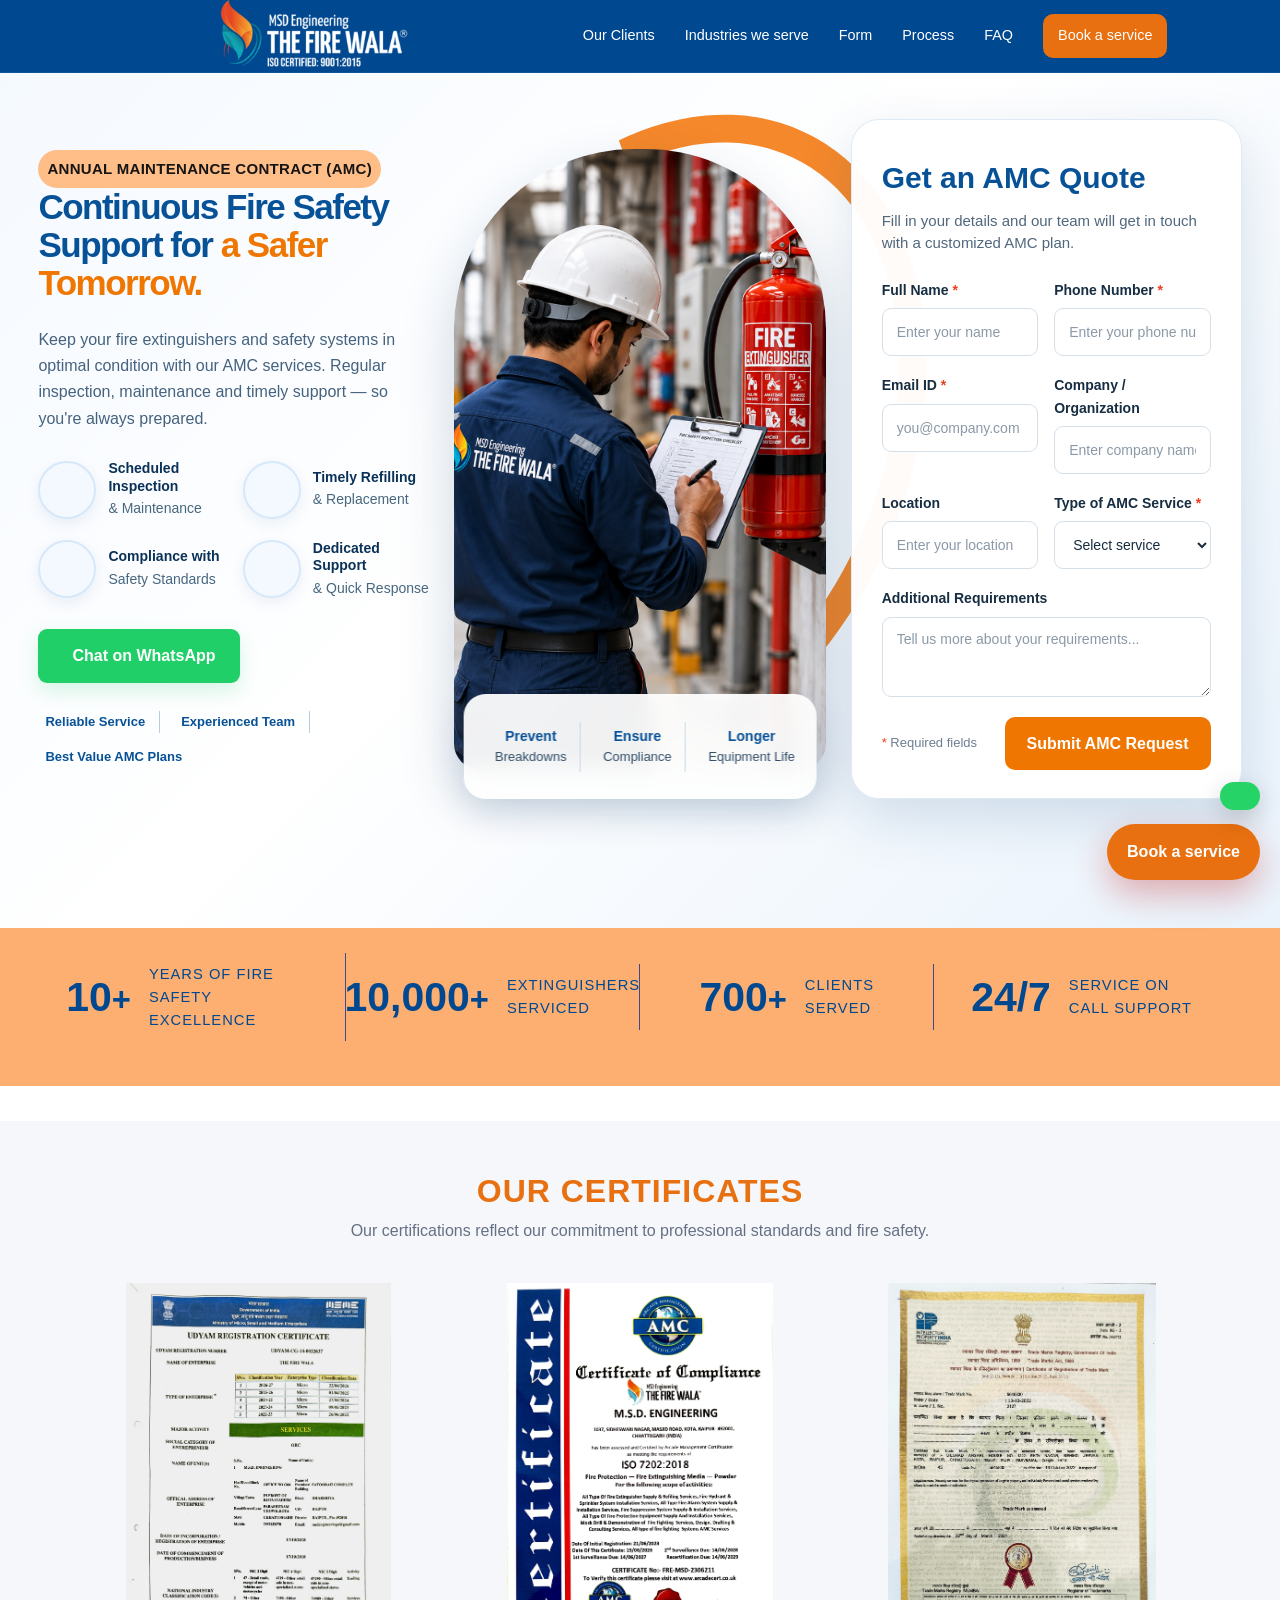
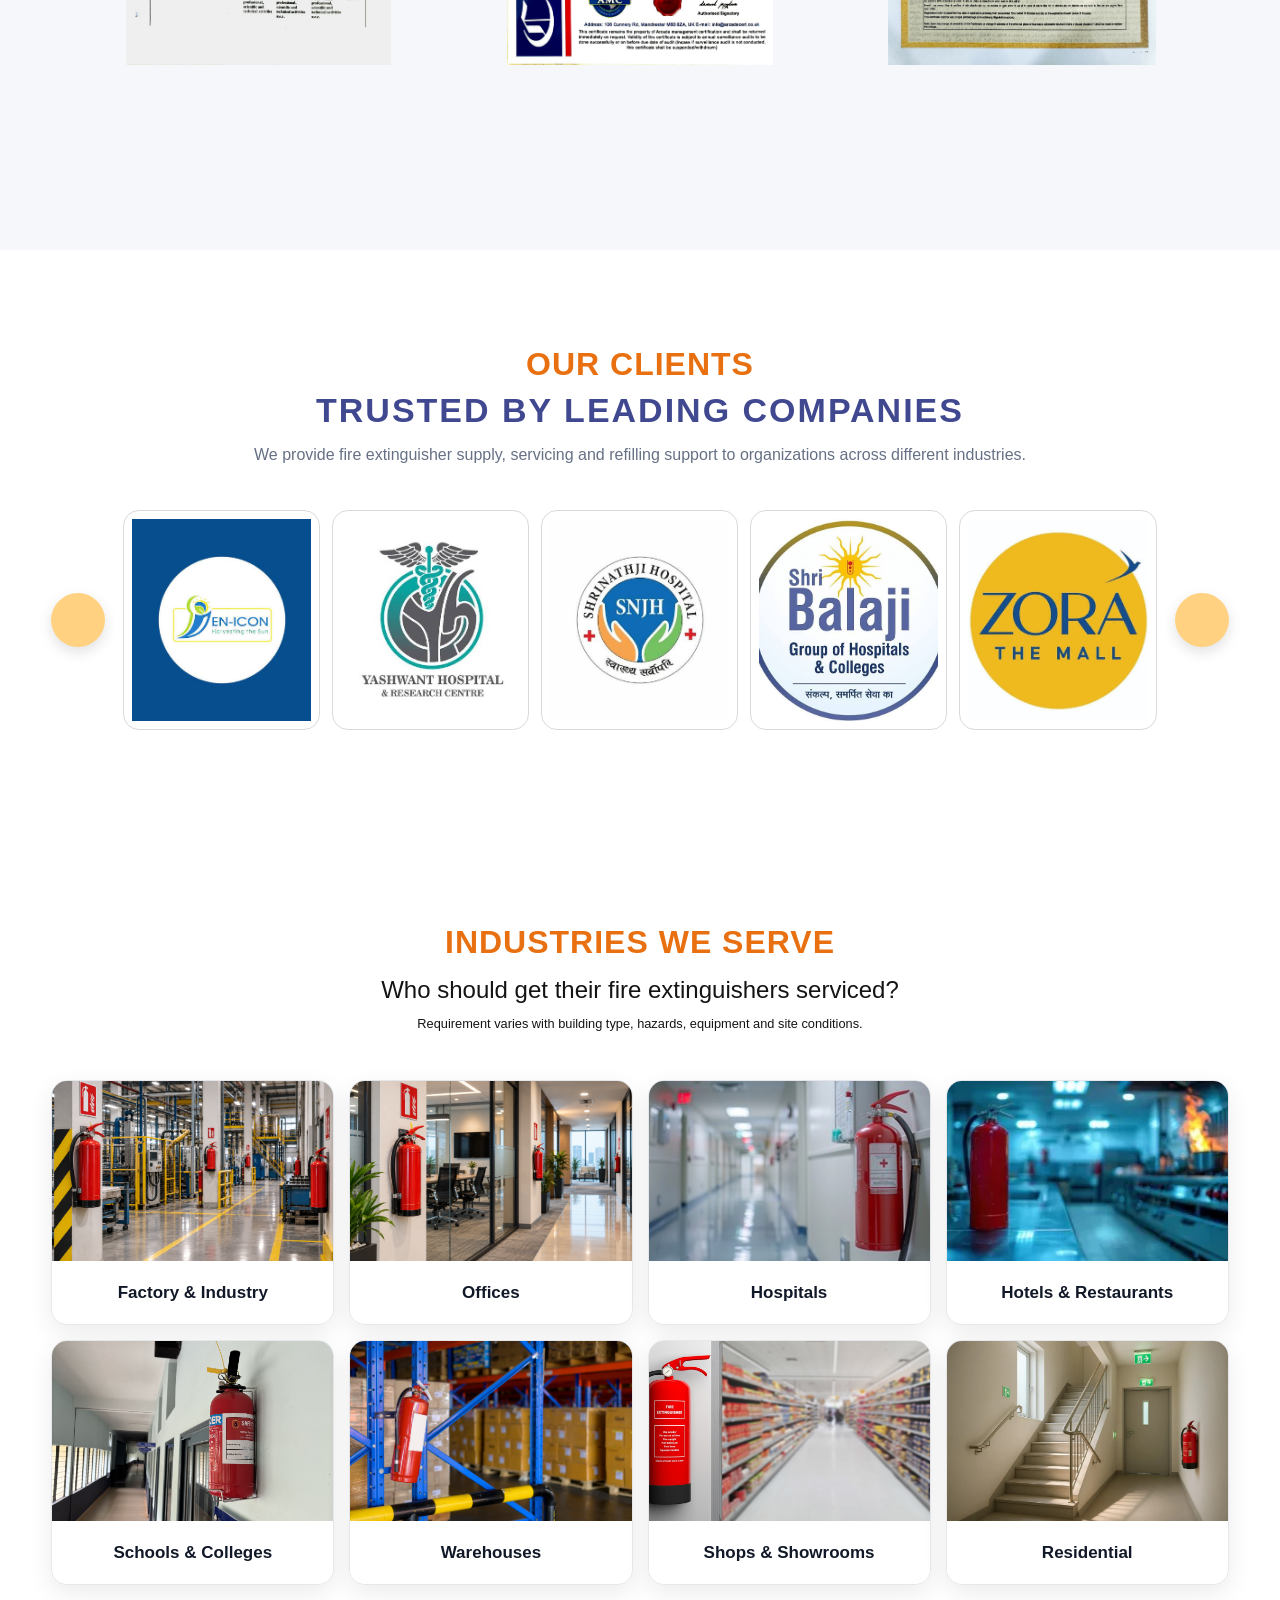
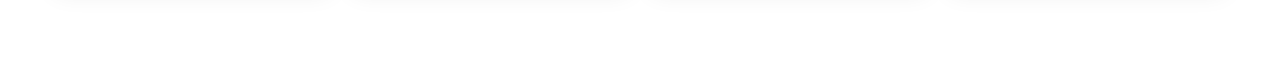
==== AMC_Services/client/index.html @ 07689275 "Amc basic done" ====
<!DOCTYPE html>
<html lang="en">

<head>
    <meta charset="UTF-8">
    <meta name="viewport" content="width=device-width, initial-scale=1.0">
    <title>The Fire Wala | AMC Services</title>
    <link rel="stylesheet" href="./css/style.css">
    <link rel="stylesheet" href="./css/nav.css">
    <link rel="stylesheet" href="./css/quoteForm.css">
    <link rel="stylesheet" href="./css/stats.css">
    <link rel="stylesheet" href="./css/certificate.css">
    <link rel="stylesheet" href="./css/client.css">
    <link rel="stylesheet" href="./css/industry.css">
    <link rel="stylesheet" href="./css/modal.css">
    <link rel="stylesheet" href="./css/hero.css">
    <link rel="stylesheet" href="https://cdnjs.cloudflare.com/ajax/libs/font-awesome/7.3.1/css/all.min.css">

</head>

<body>

    <!-- Navbar section -->
    <nav class="nav">
        <div class="container-nav navin">

            <!-- Logo -->
            <div class="logo">
                <img src="./assets/MSD_LOGO_ISO.png" alt="MSD Engineering - The Fire Wala">
            </div>

            <!-- Hamburger Menu -->
            <button class="hamburger" id="hamburger" type="button" aria-label="Open navigation menu"
                aria-expanded="false" aria-controls="navlinks">
                <span></span>
                <span></span>
                <span></span>
            </button>

            <!-- Navigation Links -->
            <div class="navlinks" id="navlinks">
                <a href="#clients">Our Clients</a>
                <a href="#industries">Industries we serve</a>
                <a href="#quoteForm">Form</a>
                <a href="#process">Process</a>
                <a href="#faq">FAQ</a>

                <!-- Mobile-only Book a Service button -->
                <button class="btn primary mobile-book" type="button" onclick="openModal()">
                    Book a service
                </button>
            </div>

        </div>
    </nav>

    <!-- ================= AMC HERO SECTION ================= -->

<header class="amc-hero" id="why">

    <div class="amc-hero-container">

        <!-- ================= LEFT CONTENT ================= -->
        <div class="amc-content">

            <!-- Small Label -->
            <div class="amc-eyebrow">
                ANNUAL MAINTENANCE CONTRACT (AMC)
            </div>

            <!-- Main Heading -->
            <h1 class="amc-heading">
                Continuous Fire Safety
                <br>
                Support for
                <span>a Safer Tomorrow.</span>
            </h1>

            <!-- Description -->
            <p class="amc-description">
                Keep your fire extinguishers and safety systems in
                optimal condition with our AMC services. Regular
                inspection, maintenance and timely support —
                so you're always prepared.
            </p>


            <!-- AMC BENEFITS -->
            <div class="amc-benefits">

                <div class="amc-benefit">
                    <div class="amc-benefit-icon">
                        <i class="fas fa-calendar-check"></i>
                    </div>

                    <div>
                        <h4>Scheduled Inspection</h4>
                        <p>& Maintenance</p>
                    </div>
                </div>
                <div class="amc-benefit">
                    <div class="amc-benefit-icon">
                        <i class="fas fa-wrench"></i>
                    </div>

                    <div>
                        <h4>Timely Refilling</h4>
                        <p>& Replacement</p>
                    </div>
                </div>
                <div class="amc-benefit">
                    <div class="amc-benefit-icon">
                        <i class="fas fa-file-alt"></i>
                    </div>

                    <div>
                        <h4>Compliance with</h4>
                        <p>Safety Standards</p>
                    </div>
                </div>
                <div class="amc-benefit">
                    <div class="amc-benefit-icon">
                        <i class="fas fa-headset"></i>
                    </div>

                    <div>
                        <h4>Dedicated Support</h4>
                        <p>& Quick Response</p>
                    </div>
                </div>

            </div>


            <!-- CTA BUTTONS -->
            <div class="amc-actions">

                <!-- CALL -->
                <a
                    class="amc-btn amc-call-btn"
                    href="tel:+917772078610"
                >
                    <i class="fas fa-phone"></i>
                    Call for consultation
                </a>


                <!-- WHATSAPP -->
                <a
                    class="amc-btn amc-whatsapp-btn"
                    href="https://wa.me/917772078610?text=Hello%20The%20Fire%20Wala%2C%20I%20would%20like%20to%20enquire%20about%20AMC%20services."
                    target="_blank"
                    rel="noopener noreferrer"
                >
                    <i class="fab fa-whatsapp"></i>
                    Chat on WhatsApp
                </a>

            </div>


            <!-- TRUST STRIP -->
            <div class="amc-trust">
                <div>
                    <i class="fas fa-shield-alt"></i>
                    Reliable Service
                </div>
                <span></span>
                <div>
                    <i class="fas fa-users"></i>
                    Experienced Team
                </div>
                <span></span>
                <div>
                    <i class="fas fa-thumbs-up"></i>
                    Best Value AMC Plans
                </div>

            </div>

        </div>


        <!-- ================= CENTER IMAGE ================= -->

        <div class="amc-visual">

            <!-- Orange Decorative Shape -->
            <div class="amc-orange-shape"></div>

            <!-- Main Image -->
            <img
                src="./assets/amc.png"
                alt="Fire safety technician inspecting fire extinguisher"
                class="amc-technician-img"
            >
            <!-- IMAGE BOTTOM BENEFITS -->

            <div class="amc-image-features">
                <div class="amc-image-feature">
                    <i class="fas fa-clock"></i>
                    <div>
                        <strong>Prevent</strong>
                        <span>Breakdowns</span>
                    </div>
                </div>
                <div class="amc-feature-divider"></div>
                <div class="amc-image-feature">
                    <i class="fas fa-cog"></i>
                    <div>
                        <strong>Ensure</strong>
                        <span>Compliance</span>
                    </div>
                </div>
                <div class="amc-feature-divider"></div>

                <div class="amc-image-feature">
                    <i class="fas fa-shield-alt"></i>
                    <div>
                        <strong>Longer</strong>
                        <span>Equipment Life</span>
                    </div>
                </div>
            </div>
        </div>


        <!-- ================= RIGHT FORM ================= -->
        <div class="amc-form-card">
            <div class="amc-form-heading">
                <h2>Get an AMC Quote</h2>
                <p>
                    Fill in your details and our team will get
                    in touch with a customized AMC plan.
                </p>
            </div>

            <form id="amcForm">
                <div class="amc-form-grid">
                    <!-- FULL NAME -->
                    <div class="amc-form-group">
                        <label for="amcName">
                            Full Name <span>*</span>
                        </label>
                        <input
                            type="text"
                            id="amcName"
                            name="name"
                            placeholder="Enter your name"
                            required
                        >
                    </div>

                    <!-- PHONE -->
                    <div class="amc-form-group">
                        <label for="amcPhone">
                            Phone Number <span>*</span>
                        </label>
                        <input
                            type="tel"
                            id="amcPhone"
                            name="phone"
                            placeholder="Enter your phone number"
                            required
                        >
                    </div>

                    <!-- EMAIL -->
                    <div class="amc-form-group">
                        <label for="amcEmail">
                            Email ID <span>*</span>
                        </label>
                        <input
                            type="email"
                            id="amcEmail"
                            name="email"
                            placeholder="you@company.com"
                            required
                        >

                    </div>

                    <!-- COMPANY -->
                    <div class="amc-form-group">
                        <label for="amcCompany">
                            Company / Organization
                        </label>
                        <input
                            type="text"
                            id="amcCompany"
                            name="company"
                            placeholder="Enter company name"
                        >
                    </div>

                    <!-- LOCATION -->
                    <div class="amc-form-group">
                        <label for="amcLocation">
                            Location
                        </label>
                        <input
                            type="text"
                            id="amcLocation"
                            name="location"
                            placeholder="Enter your location"
                        >
                    </div>


                    <!-- AMC TYPE -->
                    <div class="amc-form-group">
                        <label for="amcType">
                            Type of AMC Service <span>*</span>
                        </label>
                        <select
                            id="amcType"
                            name="amcType"
                            required
                        >
                            <option value="">
                                Select service
                            </option>
                            <option value="Fire Extinguisher AMC">
                                Fire Extinguisher AMC
                            </option>
                            <option value="Fire Safety Equipment AMC">
                                Fire Safety Equipment AMC
                            </option>
                            <option value="Complete Fire Safety AMC">
                                Complete Fire Safety AMC
                            </option>
                            <option value="Other">
                                Other
                            </option>
                        </select>
                    </div>
                </div>

                <!-- ADDITIONAL REQUIREMENTS -->

                <div class="amc-form-group amc-full-width">
                    <label for="amcMessage">
                        Additional Requirements
                    </label>
                    <textarea
                        id="amcMessage"
                        name="message"
                        placeholder="Tell us more about your requirements..."
                        rows="3"
                    ></textarea>
                </div>


                <!-- FORM FOOTER -->
                <div class="amc-form-footer">
                    <span>
                        <span class="required-star">*</span>
                        Required fields
                    </span>
                    <button
                        type="submit"
                        class="amc-submit-btn"
                    >
                        Submit AMC Request
                    </button>
                </div>
            </form>
        </div>
    </div>
</header>

    <!-- COMPANY STATS SECTION -->

    <section class="stats-section">
        <div class="stats-container">
            <div class="stat-item">
                <h2>10<span>+</span></h2>
                <p>Years of Fire Safety<br>Excellence</p>
            </div>
            <div class="stat-item">
                <h2>10,000<span>+</span></h2>
                <p> EXTINGUISHERS<br>SERVICED</p>
            </div>
            <div class="stat-item">
                <h2>700<span>+</span></h2>
                <p>CLIENTS<br>SERVED</p>
            </div>
            <div class="stat-item">
                <h2>24/7<span></span></h2>
                <p>SERVICE ON<br>CALL SUPPORT</p>
            </div>
        </div>
    </section>

    <!-- CERTIFICATIONS -->

  <section class="certifications" id="certifications">
    <div class="container">

      <div class="cert-header">
        <span class="kicker">Our Certificates</span>
        <p>Our certifications reflect our commitment to professional standards and fire safety.</p>
      </div>

      <div class="cert-grid">

        <div class="cert-card">
          <img src="./assets/MSME CERTIFICATE _page-0001.jpg" alt="Company Certificate" loading="lazy">
        </div>

        <div class="cert-card">
          <img src="./assets/ISO CERTIFICATE _page-0001.jpg" alt="Quality Certificate" loading="lazy">
        </div>

        <div class="cert-card">
          <img src="./assets/Trade Mark Registration Certificate _page-0001.jpg" alt="Professional Certificate"
            loading="lazy">
        </div>

      </div>
    </div>
  </section>

  <!-- OUR CLIENTS SECTION-->

  <section class="clients-section" id="clients">

    <div class="container">
      <!-- SECTION HEADER -->
      <div class="clients-header">
        <div class="kicker">
          OUR CLIENTS
        </div>
        <h2>
          Trusted by Leading Companies
        </h2>
        <p>
          We provide fire extinguisher supply, servicing and refilling
          support to organizations across different industries.
        </p>

      </div>

      <!-- CLIENT CAROUSEL -->
      <div class="clients-carousel">

        <!-- LEFT ARROW -->
        <button class="client-arrow client-prev" type="button" aria-label="Previous clients">
          <i class="fas fa-chevron-left"></i>
        </button>

        <!-- VIEWPORT -->
        <div class="clients-viewport">

          <!-- TRACK -->
          <div class="clients-track">

            <!-- CLIENT 1 -->
            <div class="client-card">
              <img src="./assets/ourClient/icon.jpg" alt="Icon SolarEN">
            </div>

            <!-- CLIENT 3 -->
            <div class="client-card">
              <img src="./assets/ourClient/yashwant.jpg" alt="Yashwant Hospital">
            </div>

            <!-- CLIENT 4 -->
            <div class="client-card">
              <img src="./assets/ourClient/shriNathji.jpg" alt="Shri Nath Ji Hospital">
            </div>

            <!-- CLIENT 5 -->
            <div class="client-card">
              <img src="./assets/ourClient/balaji.jpg" alt="Balaji Hospital">
            </div>

            <!-- CLIENT 6 -->
            <div class="client-card">
              <img src="./assets/ourClient/zora.jpg" alt="Zora the mall">
            </div>

            <!-- CLIENT 7 -->
            <div class="client-card">
              <img src=".assets/ourClient/neco.png" alt="Neco">
            </div>

            <!-- CLIENT 8 -->
            <div class="client-card">
              <img src=".assets/ourClient/avinash.jpg" alt="avinash">
            </div>

            <!-- CLIENT 9 -->
            <div class="client-card">
              <img src="./assets/ourClient/ekta.jpg" alt="Ekta Child Hospital">
            </div>

            <!-- CLIENT 10 -->
            <div class="client-card">
              <img src=".assets/ourClient/dks.jpg" alt="DKS">
            </div>

            <!-- CLIENT 11 -->
            <div class="client-card">
              <img src=".assets/ourClient/apollo.jpg" alt="Apollo Sugar Clinics">
            </div>

            <!-- CLIENT 12 -->
            <div class="client-card">
              <img src=".assets/ourClient/holycross.png" alt="Holy Cross School">
            </div>
             <!-- CLIENT 13 -->
            <div class="client-card">
              <img src="./assets/ourClient/shivom.jpg" alt="Shivom Vidyapeeth">
            </div>
            <!-- CLIENT 14 -->
            <div class="client-card">
              <img src="./assets/ourClient/laxmi.jpg" alt="Laxmi Rice mill">
            </div>
            <!-- CLIENT 15 -->
            <div class="client-card">
              <img src="./assets/ourClient/suyashHospital.webp" alt="Suyash Hospital">
            </div>
            <!-- CLIENT 16 -->
            <div class="client-card">
              <img src="./assets/ourClient/sinoflex.png" alt="Sinoflex Chemicals pvt ltd">
            </div>
            <!-- CLIENT 17 -->
            <div class="client-card">
              <img src="./assets/ourClient/shivShakti.jpg" alt="Shiv Shakti Hospital">
            </div>
             <!-- CLIENT 18 -->
            <div class="client-card">
              <img src="./assets/ourClient/colors.jpg" alt="Colors Mall">
            </div>
              <!-- CLIENT 19 -->
            <div class="client-card">
              <img src="./assets/ourClient/cps.jpg" alt="Chhattisgarh Public School">
            </div>
              <!-- CLIENT 20 -->
            <div class="client-card">
              <img src="./assets/ourClient/anand.jpg" alt="Anand Jewellers">
            </div>
              <!-- CLIENT 21 -->
            <div class="client-card">
              <img src="./assets/ourClient/pvr.png" alt="PVR INOX">
            </div>
              <!-- CLIENT 22 -->
            <div class="client-card">
              <img src="./assets/ourClient/lotus.jpg" alt="Lotus Electronics">
            </div>
             <!-- CLIENT 23 -->
            <div class="client-card">
              <img src="./assets/ourClient/laxmi.jpg " alt="Lotus Electronics">
            </div>

          </div>
        </div>
        <!-- RIGHT ARROW -->
        <button class="client-arrow client-next" type="button" aria-label="Next clients">
          <i class="fas fa-chevron-right"></i>
        </button>
      </div>
      <!-- PAGINATION DOTS -->
      <div class="client-dots"></div>
    </div>
  </section>

  <!-- Who need this service -->

  <section id="industries" class="industries">
    <div class="container">
      <div class="head" id="service">
        <div class="kicker">Industries we serve</div>
        <h1 class="extType">Who should get their fire extinguishers serviced?</h1>
        <p>Requirement varies with building type, hazards, equipment and site conditions.</p>
      </div>
      <div class="grid four">
        <div class="industry">
          <img src="./assets/factory.png" alt="Factory and Industry" onclick="openModal()">
          <div class="industry-name">Factory & Industry</div>
        </div>

        <div class="industry">
          <img src="./assets/office.png" alt="Office" onclick="openModal()">
          <div class="industry-name">Offices</div>
        </div>

        <div class="industry">
          <img src="./assets/hospital.jpg" alt="Hospital" onclick="openModal()">
          <div class="industry-name">Hospitals</div>
        </div>

        <div class="industry">
          <img src="./assets/hotels.webp" alt="Hotel and Restaurant" onclick="openModal()">
          <div class="industry-name">Hotels & Restaurants</div>
        </div>

        <div class="industry">
          <img src="./assets/school.jpg" alt="School and College" onclick="openModal()">
          <div class="industry-name">Schools & Colleges</div>
        </div>

        <div class="industry">
          <img src="./assets/warehouses.jpg" alt="Warehouse" onclick="openModal()">
          <div class="industry-name">Warehouses</div>
        </div>

        <div class="industry">
          <img src="./assets/shop.jpg" alt="Shop and Showroom" onclick="openModal()">
          <div class="industry-name">Shops & Showrooms</div>
        </div>

        <div class="industry">
          <img src="./assets/flat.webp" alt="Residential Building" onclick="openModal()">
          <div class="industry-name">Residential</div>
        </div>
      </div>

    </div>
  </section>

    <!-- Floating WhatsApp Button -->
  <a href="https://wa.me/917772078610?text=Hello%20The%20Fire%20Wala%2C%20I%20need%20fire%20extinguisher%20service."
    class="whatsapp-float" target="_blank" rel="noopener noreferrer" aria-label="Chat with us on WhatsApp">
    <span class="whatsapp-icon">
      <i class="fab fa-whatsapp" style="color: #ebf9f0; font-size:40px;"></i>

    </span>
  </a>

  <button class="float" onclick="openModal()">Book a service</button>

    <!-- MODAL: Outer container -->
  <div class="modal" id="modal">

    <!-- Modal box -->
    <div class="form">

      <button class="close" type="button" onclick="closeModal()">
        ×
      </button>

      <div id="formBox">

        <h2>Book a service</h2>
        <p class="intro">
          Share your requirement and The Fire Wala team can contact you.
        </p>

        <!--  MODAL FORM -->


        <form id="modalQuoteForm">

          <div class="fg">

            <div class="form-group">
              <label for="modalClientName">
                Full Name <span class="star">*</span>
              </label>
              <input type="text" id="modalClientName" name="clientName" placeholder="Enter your name" required>
            </div>

            <div class="form-group">
              <label for="modalPhone">
                Phone Number <span class="star">*</span>
              </label>
              <input type="tel" id="modalPhone" name="phone" placeholder="Enter your phone number" required>
            </div>

            <div class="form-group">
              <label for="modalEmail">
                Email id <span class="star">*</span>
              </label>
              <input type="email" id="modalEmail" name="email" placeholder="you@company.com" required>
            </div>

            <div class="form-group">
              <label for="modalCompany">Company Name</label>
              <input type="text" id="modalCompany" name="company" placeholder="Enter company name">
            </div>

            <div class="form-group">
              <label for="modalQuantity">
                Number of Extinguishers
              </label>
              <input type="number" id="modalQuantity" name="quantity" min="1" placeholder="Minimum quantity: 1">
              <small class="input-hint">Minimum: 1</small>
            </div>

            <div class="form-group full">
              <label for="modalServiceType">
                Service required <span class="star">*</span>
              </label>
              <select id="modalServiceType" name="serviceType" required>
                <option value="">Select service</option>
                <option value="New Extinguisher Supply">
                  New Extinguisher Supply
                </option>
                <option value="Refilling / Servicing">
                  Refilling / Servicing
                </option>
                <option value="Inspection">Inspection</option>
                <option value="Replacement">Replacement</option>
                <option value="Not Sure">Not Sure</option>
              </select>
            </div>

            <div class="field full">
              <button class="btn primary" style="width:100%" type="submit">
                Submit Request
              </button>
            </div>
          </div>
        </form>

      </div>

      <!-- Success message OUTSIDE the form -->
      <div class="success" id="success" style="display:none">
        <div class="big">✓</div>
        <h2>Request captured!</h2>
        <p>
          Your request has been submitted successfully.
          The Fire Wala team can contact you soon.
        </p>

        <button class="btn primary" type="button" onclick="closeModal()">
          Close
        </button>
      </div>

    </div>
  </div>


<script src="script.js"></script>

</body>

</html>
---- AMC_Services/client/css/style.css ----
style.css:root {
    --red: #E87010;
    --red2: #ff553d;
    --dark: #141414;
    --muted: #667085;
    --light: #f6f7f9;
    --line: #e5e7eb;
    --white: #fff;
    --gold: #ffb000
}
* {
    box-sizing: border-box;
    margin: 0;
    padding: 0;
}

html {
    scroll-behavior: smooth;
    width: 100%;
    min-width: 100%;
}

body {
    width: 100%;
    min-width: 100%;
    min-height: 100vh;
    margin: 0;
    padding: 0;
    overflow-x: hidden;
    font-family: Inter, Segoe UI, Arial, sans-serif;
    color: #141414;
    line-height: 1.6;
    background: #fff;
}
button {
    font: inherit
}

a {
    text-decoration: none;
    color: inherit
}

.container {
    width: min(1180px, 92%);
    margin: auto;
}


.actions {
    display: flex;
    gap: 12px;
    flex-wrap: wrap;
    margin-top: 28px
}
.ghost {
    background: #ffffff10;
    border: 1px solid #ffffff32;
    color: #fff;
    padding: 9px 8px;
}

.call-btn {
    font-size: 16px;
}

/* WHATSAPP BUTTON */
.whatsapp-btn {
    background: #25D366;
    color: #fff;
    text-decoration: none;
    border-radius: 10px;
    padding: 9px 8px;
    font-weight: 600;
    font-size: 16px;
    display: inline-flex;
    align-items: center;
    justify-content: center;
    margin-left: 20px;
    gap: 10px;
    transition: background 0.3s ease,
        transform 0.3s ease;
}

.whatsapp-btn:hover {
    background: #0f7266;
    color: #fff;
    transform: translateY(-2px);
}

.float {
    position: fixed;
    right: 20px;
    bottom: 20px;
    z-index: 60;
    background: #e87010;
    color: #fff;
    border: 0;
    border-radius: 999px;
    padding: 15px 20px;
    font-weight: 600;
    box-shadow: 0 14px 35px #b91c1c55;
    cursor: pointer
}
/* FLOATING WHATSAPP BUTTON */
.whatsapp-float {
    position: fixed;
    right: 20px;
    bottom: 90px;
    z-index: 100;
    display: inline-flex;
    align-items: center;
    justify-content: center;
    gap: 10px;
    padding: 14px 20px;
    border-radius: 999px;
    background: #25D366;
    color: #fff;
    text-decoration: none;
    box-shadow: 0 8px 25px rgba(0, 0, 0, 0.2);
    transition: all 0.3s ease;
}

.whatsapp-float:hover {
    background: #128C7E;
    color: #fff;
    transform: translateY(-3px);
}

/* MOBILE */
@media (max-width: 600px) {
    .whatsapp-float {
        right: 15px;
        bottom: 85px;
        padding: 8px 9px;
        font-size: 6px;
    }

    .float {
        right: 15px;
        bottom: 15px;
        padding: 5px 6px;
        font-size: small
    }
}

.icon {
    width: 46px;
    height: 46px;
    border-radius: 12px;
    display: grid;
    place-items: center;
    background: #fff0ec;
    font-size: 1.3rem;
    margin-bottom: 12px
}

@media (max-width: 600px) {
     .amc-whatsapp-btn {
        font-size: 14px;
        padding: 7px 1px;
        margin-bottom: 20px;
        margin-left:0px;
    }
}
.amc-call-btn {
    display: none !important;
}
@media screen and (max-width: 767px) {
    .amc-call-btn {
        display: inline-flex !important;
        align-items: center !important;
        justify-content: center !important;
    }
}
---- AMC_Services/client/css/nav.css ----
/* NAVBAR BASE */

.container-nav {
    width: min(2000px, 100%);
    margin: auto;
    padding: 0 30px;
    box-sizing: border-box;
}

.nav {
    position: fixed;
    inset: 0 0 auto;
    z-index: 1000;
    background: #004890;
    backdrop-filter: blur(14px);
    color: #fff;
    border-bottom: 1px solid #ffffff12;
}

.navin {
    min-height: 72px;
    display: flex;
    align-items: center;
    justify-content: space-around;
    gap: 25px;
}

/*LOGO - DESKTOP */

.logo {
    display: flex;
    align-items: center;
    justify-content: flex-start;
    flex-shrink: 0;
    width: 280px;
    height: 72px;
    overflow: visible;
    margin: 0;
}

.logo img {
    display: block;
    width: 260px;
    height: 260px;
    object-fit: contain;
    transform: scale(1.5);
    transform-origin: left center;
}

/* NAVIGATION LINKS - DESKTOP*/

.navlinks {
    display: flex;
    align-items: center;
    justify-content: center;
    gap: 30px;
    font-size: 0.9rem;
}

.navlinks a {
    color: #fff;
    text-decoration: none;
    white-space: nowrap;
    transition: color 0.2s ease;
}

.navlinks a:hover {
    color: #e87010;
    font-weight: 600;
}

/*  BOOK A SERVICE BUTTON*/

.desktop-book,
.mobile-book {
    background: #e87010;
    color: #fff;
    padding: 10px 16px;
    border-radius: 9px;
    border: 0;
    font-weight: 500;
    cursor: pointer;
    white-space: nowrap;
}

.desktop-book {
    display: block;
}

.mobile-book {
    display: none;
}

.btn {
    border: 0;
    border-radius: 10px;
    padding: 10px 15px;
    cursor: pointer;
    display: inline-flex;
    align-items: center;
    justify-content: center;
    gap: 8px
}

.primary {
    background:#e87010;
    color: #fff
}

/*HAMBURGER BUTTON - HIDDEN ON DESKTOP*/

.hamburger {
    display: none;
    flex-direction: column;
    justify-content: center;
    align-items: center;
    gap: 6px;
    width: 44px;
    height: 44px;
    padding: 8px;
    background: transparent;
    border: 1px solid #ffffff50;
    border-radius: 8px;
    cursor: pointer;
    flex-shrink: 0;
}

.hamburger span {
    display: block;
    width: 24px;
    height: 3px;
    background: #fff;
    border-radius: 5px;
    transition: 0.3s ease;
}

/* Hamburger transforms into X */

.hamburger.active span:nth-child(1) {
    transform: translateY(9px) rotate(45deg);
}

.hamburger.active span:nth-child(2) {
    opacity: 0;
}

.hamburger.active span:nth-child(3) {
    transform: translateY(-9px) rotate(-45deg);
}

/* TABLET */

@media (max-width: 1028px) {

    .container-nav {
        padding: 0 20px;
    }

    .navin {
        gap: 15px;
    }


    .logo {
        width: 220px;
    }

    .logo img {
        width: 220px;
        height: 100px;
        transform: scale(1.3);
    }

    .navlinks {
        gap: 16px;
        font-size: 0.82rem;
    }

    .desktop-book {
        padding: 9px 12px;
        font-size: 13px;
    }
}

/*MOBILE NAVBAR */

@media (max-width: 768px) {

    .container-nav {
        width: 100%;
        max-width: 100%;
        padding: 0 16px;
    }

    .navin {
        width: 100%;
        height: 72px;
        min-height: 72px;
        justify-content: space-between;
        gap: 10px;
        position: relative;
    }

    .logo {
        width: 210px;
        max-width: calc(100% - 55px);
        height: 220px;
        flex: 1 1 auto;
        min-width: 0;
        overflow: hidden;
    }

    .logo img {
        display: block;
        width: 210px;
        max-width: 100%;
        height: 220px;
        object-fit: contain;
        object-position: left center;
        transform: none;
    }


    .desktop-book {
        display: none;
    }


    .hamburger {
        display: flex;
        margin-left: auto;
    }

    .navlinks {
        display: none;
        flex-direction: column;
        align-items: stretch;
        justify-content: flex-start;
        position: absolute;
        top: 72px;
        left: 0;
        right: 0;
        width: 100%;
        padding: 15px 20px 20px;
        box-sizing: border-box;
        background: #004890;
        border-top: 1px solid #ffffff25;
        box-shadow: 0 8px 18px #00000025;
        gap: 0;
        font-size: 16px;
    }

    .navlinks.show {
        display: flex;
    }

    .navlinks a {
        display: block;
        padding: 14px 5px;
        border-bottom: 1px solid #ffffff20;
        font-size: 16px;
        white-space: normal;
    }

    .navlinks a:hover {
        color: #e87010;
    }
    .mobile-book {
        display: block;
        width: 100%;
        margin-top: 15px;
        padding: 12px;
        font-size: 15px;
    }

    .hamburger {
        display: flex;
        flex-shrink: 0;
        width: 44px;
        height: 44px;
    }
}

/*SMALL MOBILE*/

@media (max-width: 380px) {

    .container-nav {
        padding: 0 10px;
    }

    .navin {
        gap: 8px;
    }

    .logo {
        width: 200px;
        flex-shrink: 0;
    }

    .logo img {
        width: 200px;
        height: 200px;
        transform: scale(1.4);
    }

    .hamburger {
        width: 40px;
        height: 40px;
    }

    .navlinks {
        padding: 12px 15px 18px;
    }
}
---- AMC_Services/client/css/quoteForm.css ----
/* QUOTE FORM SECTION */
.quote-section {
    padding: 75px 30px;
    background: #e6f0ff;
    scroll-margin-top: 90px;
    margin-top: 80px;
}

.quote-container {
    max-width: 1400px;
    margin: 0 auto;

    display: grid;
    grid-template-columns: 0.8fr 1.2fr;
    gap: 45px;
    align-items: center;
}

/* LEFT CONTENT */
.quote-content {
    padding: 20px 0;
}

.quote-tag {
    display: inline-block;
    color: #E87010;
    font-size: 20px;
    font-weight: 700;
    letter-spacing: 1.5px;
    margin-bottom: 15px;
}

.quote-content h1 {
    font-size: 25px;
    line-height: 1.2;
    color: #141414;
    margin: 0 0 20px;
}



.quote-content>p {
    color: #667085;
    font-size: 16px;
    line-height: 1.8;
    margin-bottom: 25px;
}

.quote-points {
    display: grid;
    gap: 12px;
    margin-bottom: 20px;
}

.quote-points p {
    color: #333;
    margin: 0;
    font-weight: 500;
    line-height: 1.5;
}


/* FORM CARD */
.quote-form-card {
    background: #fff;
    padding: 32px;
    border-radius: 20px;
    box-shadow: 0 15px 45px rgba(0, 0, 0, 0.08);
    border: 1px solid #e9edf2;
}

/* FORM HEADING */
.quote-form-heading {
    display: flex;
    align-items: center;
    justify-content: space-between;
    gap: 15px;
    margin-bottom: 25px;
    padding-bottom: 18px;
    border-bottom: 1px solid #e9edf2;
}

.quote-form-heading h3 {
    font-size: 25px;
    color: #141414;
    margin: 0 0 7px;
}

.quote-form-heading p {
    color: #667085;
    font-size: 14px;
    margin: 0;
}


/* HORIZONTAL FORM GRID */
.quote-form-grid {
    display: grid;
    grid-template-columns: repeat(2, minmax(0, 1fr));
    column-gap: 20px;
    row-gap: 16px;
}

.form-group {
    min-width: 0;
    margin: 0;
}

.form-group.full-width {
    grid-column: 1 / -1;
}

.form-group label {
    display: block;
    margin-bottom: 7px;
    font-size: 16px;
    font-weight: 600;
    color: #333;
}

.form-group input,
.form-group select,
.form-group textarea {
    width: 100%;
    min-width: 0;
    padding: 12px 13px;
    border: 1px solid #dfe3e8;
    border-radius: 8px;
    font: inherit;
    font-size: 14px;
    background: #fff;
    color: #141414;
    box-sizing: border-box;
    transition: border-color 0.2s ease,
        box-shadow 0.2s ease;
}

.form-group input,
.form-group select {
    height: 46px;
}

.form-group textarea {
    min-height: 75px;
    resize: vertical;
}

.form-group input:focus,
.form-group select:focus,
.form-group textarea:focus {
    outline: none;
    border-color: #E87010;
    box-shadow: 0 0 0 3px rgba(232, 112, 16, 0.12);
}

/* FORM FOOTER */
.quote-form-footer {
    display: flex;
    align-items: center;
    justify-content: space-between;
    gap: 15px;
    margin-top: 22px;
}

.quote-form-footer>span {
    color: #667085;
    font-size: 12px;
}

.quote-submit {
    background: #E87010 !important;
    color: #fff !important;
    padding: 9px 8px;
    font-weight: 400;
    font-size: 18px;
    white-space: nowrap;
}

.quote-submit:hover {
    background: #cf5f08 !important;
}

.input-hint {
    color: gray;
    font-size: 12px;
}

.star {
    color: red;
}

/* TABLET */
@media (max-width: 1000px) {
    .quote-container {
        grid-template-columns: 1fr;
        gap: 30px;
    }

    .quote-content {
        max-width: 750px;
    }

    .quote-contact-box {
        max-width: 500px;
    }
}

/* MOBILE */
@media (max-width: 600px) {
    .quote-section {
        padding: 30px 5%;
    }

    .quote-form-card {
        padding: 20px 18px;
        border-radius: 15px;
    }

    .quote-form-heading h3 {
        font-size: 21px;
    }

    .quote-form-grid {
        grid-template-columns: 1fr;
        row-gap: 15px;
    }

    .form-group.full-width {
        grid-column: auto;
    }

    .quote-form-footer {
        flex-direction: column;
        align-items: stretch;
    }

    .quote-submit {
        width: 100%;
        white-space: normal;
    }
}
---- AMC_Services/client/css/stats.css ----
/* STATIC COMPANY STATS*/

.stats-section {
    background: #fcaf71;
    padding: 25px 4% 45px;
    margin-bottom: 35px;
}

.stats-container {
    max-width: 1350px;
    margin: 0 auto;

    display: grid;
    grid-template-columns: repeat(4, minmax(0, 1fr));
    align-items: center;
}

/* INDIVIDUAL STAT */

.stat-item {
    display: flex;
    align-items: center;
    justify-content: center;
    gap: 18px;
    padding: 10px 15px;
    min-width: 0;
}

/* VERTICAL DIVIDER */

.stat-item:not(:last-child) {
    border-right: 1px solid #404890;
}

/* NUMBER */

.stat-item h2 {
    color:#004890;
    font-size: clamp(32px, 3.2vw, 42px);
    font-weight: 900;
    line-height: 1;
    margin: 0;
    white-space: nowrap;
}

.stat-item h2 span {
    font-size: 0.8em;
}

/* DESCRIPTION */

.stat-item p {
    color: #004890;
    font-size: clamp(12px, 1.15vw, 17px);
    font-weight: 500;
    line-height: 1.55;
    text-transform: uppercase;
    letter-spacing: 1px;
    margin: 0;
}

/*TABLET */

@media (max-width: 950px) {
    .stats-container {
        grid-template-columns: repeat(2, minmax(0, 1fr));
        row-gap: 20px;
    }
    .stat-item:nth-child(2) {
        border-right: none;
    }
    .stat-item:nth-child(3),
    .stat-item:nth-child(4) {
        border-top: 1px solid rgba(0, 72, 144, 0.2);
        padding-top: 25px;
    }
    .stat-item h2 {
        font-size: 42px;
    }
    .stat-item p {
        font-size: 14px;
    }
}

/*MOBILE*/

@media (max-width: 550px) {
    .stats-section {
        padding: 30px 4% 45px;
        margin-bottom: 25px;
    }
    .stats-container {
        grid-template-columns: 1fr;
        gap: 0;
    }
    .stat-item {
        justify-content: flex-start;
        padding: 12px 10px;
        border-right: none !important;
        border-bottom: 1px solid rgba(0, 72, 144, 0.2);
    }
    .stat-item:last-child {
        border-bottom: none;
    }
    .stat-item h2 {
        width: 120px;
        flex-shrink: 0;
        font-size: 32px;
        text-align: center;
    }
    .stat-item p {
        font-size: 13px;
    }
}
---- AMC_Services/client/css/certificate.css ----
/* CERTIFICATIONS SECTION */
.certifications {
    padding: 45px;
    padding-bottom: 90px;
    background: #f5f7fa;

}

.cert-header {
    text-align: center;
    margin-bottom: 40px;
}

.cert-header p {
    color: #667085;
    font-size: 16px;
    line-height: 1.6;
    max-width: 600px;
    margin: 0 auto;
}

/* EQUAL IMAGE GRID */
.cert-grid {
    width: 100%;
    max-width: 1400px;
    margin: 0 auto;

    display: grid;
    grid-template-columns: repeat(3, minmax(0, 1fr));
    gap: 50px;
    align-items: stretch;
}

.cert-card img {
    width: 100%;
    height: 80%;
    display: flex;
    align-items: center;
    justify-content: center;
    box-sizing: border-box;
    object-fit: contain;
    object-position: center;
}
.kicker {
    color: #e87010;
    font-weight: 700;
    text-transform: uppercase;
    letter-spacing: 1px;
    font-size: 2rem;
    padding-top: 1.5rem;
}
/* TABLET */
@media (max-width: 900px) {
    .cert-grid {
        grid-template-columns: repeat(2, minmax(0, 1fr));
        gap: 20px;
    }

    .cert-card {
        height: 320px;
    }

    .cert-card:last-child {
        grid-column: 1 / -1;
        width: calc(50% - 10px);
        justify-self: center;
    }
}

/* MOBILE */
@media (max-width: 600px) {
    .certifications {
        padding: 35px 5%;
    }

    .cert-grid {
        grid-template-columns: 1fr;
        gap: 20px;
    }

    .cert-card,
    .cert-card:last-child {
        width: 100%;
        height: 300px;
        grid-column: auto;
    }

    .cert-card img {
        height: 100%;
    }
}
---- AMC_Services/client/css/client.css ----
/*  OUR CLIENTS SECTION*/

.clients-section {
    background: #ffffff;
    padding: 65px 0 55px;
    overflow: hidden;
}

/* SECTION HEADER */

.clients-header {
    text-align: center;
    max-width: 850px;
    margin: 0 auto 42px;
}

.clients-kicker {
    color: #004890;
    font-size: 14px;
    font-weight: 800;
    letter-spacing: 3px;
    text-transform: uppercase;
    margin-bottom: 8px;
}

.clients-header h2 {
    margin: 0 0 10px;
    color: #404890;
    font-size: clamp(25px, 3vw, 34px);
    line-height: 1.2;
    text-transform: uppercase;
    letter-spacing: 2px;
}

.clients-header p {
    margin: 0 auto;
    max-width: 850px;
    color: #667085;
    font-size: 16px;
    line-height: 1.7;
}


/* CAROUSEL */

.clients-carousel {
    position: relative;
    width: 100%;
    display: flex;
    align-items: center;
}


/* VIEWPORT */

.clients-viewport {
    width: 100%;
    overflow: hidden;
    margin: 0 18px;
}


/* TRACK */

.clients-track {
    display: flex;
    gap: 12px;
    transition: transform 0.55s ease;
    will-change: transform;
}

/* CLIENT CARD */

.client-card {
    flex: 0 0 calc((100% - 48px) / 5);
    height: 220px;
    width: 200px;
    background: #ffffff;
    border: 1px solid #d9d9d9;
    border-radius: 16px;
    display: flex;
    align-items: center;
    justify-content: center;
    padding: 8px;
    overflow: hidden;
}

.client-card:hover {
    border-color: #c8c8c8;
    box-shadow: 0 12px 28px rgba(0, 0, 0, 0.08);
    transform: translateY(-3px);
}


/* CLIENT LOGO */

.client-card img {
    width: 100%;
    height: 100%;
    object-fit: cover;
    display: block;
    transition: transform 0.3s ease;
}

.client-card:hover img {
    transform: scale(1.04);
}


/*  LEFT / RIGHT ARROWS */

.client-arrow {
    position: relative;
    flex-shrink: 0;
    width: 54px;
    height: 54px;
    border: none;
    border-radius: 50%;
    background: #ffd181;
    color: #004890;
    display: flex;
    align-items: center;
    justify-content: center;
    font-size: 20px;
    cursor: pointer;
    z-index: 5;
    box-shadow: 0 5px 14px rgba(0, 0, 0, 0.12);
    transition:
        transform 0.25s ease,
        background 0.25s ease,
        box-shadow 0.25s ease;
}

.client-arrow:hover {
    background: #ffc258;
    transform: scale(1.06);
    box-shadow: 0 8px 20px rgba(0, 0, 0, 0.16);
}

.client-arrow:active {
    transform: scale(0.96);
}


/*PAGINATION DOTS*/

.client-dots {
    display: flex;
    align-items: center;
    justify-content: center;
    gap: 12px;
    margin-top: 20px;
}

.client-dot {
    width: 12px;
    height: 12px;
    border: none;
    border-radius: 50%;
    background: #d6d9dd;
    cursor: pointer;
    transition:
        width 0.3s ease,
        background 0.3s ease,
        transform 0.3s ease;
}

.client-dot.active {
    width: 32px;
    border-radius: 999px;
    background: #879993;
}

.client-dot:hover {
    transform: scale(1.1);
}

/*TABLET*/

@media (max-width: 1100px) {
    .client-card {
        flex: 0 0 calc((100% - 24px) / 3);
        height: 200px;
    }
}

/*MOBILE*/

@media (max-width: 700px) {

    .clients-section {
        padding: 50px 0 45px;
    }

    .client-card {

        height: 80px;
    }

    .clients-header {
        margin-bottom: 28px;
    }

    .clients-header h2 {
        font-size: 24px;
        letter-spacing: 1px;
    }

    .clients-header p {
        font-size: 14px;
        padding: 0 15px;
    }

    .clients-viewport {
        margin: 0 8px;
    }

    .clients-track {
        gap: 10px;
    }

    .client-card {
        flex: 0 0 100%;
        height: 80px;
        padding: 2px;
    }

    .client-card img {
        width: 100%;
        height: 80px;
        padding: 2px;
    }

    .client-arrow {
        width: 41px;
        height: 44px;
        font-size: 14px;
    }

    .client-dots {
        gap: 8px;
        margin-top: 15px;
        font-size: 20px;
    }

}
---- AMC_Services/client/css/industry.css ----
/* Industry Cards */
.container {
    width: min(1180px, 92%);
    margin: auto;
}

.industry {
    background: #ffffff;
    border-radius: 16px;
    overflow: hidden;
    border: 1px solid #e5e7eb;
    box-shadow: 0 8px 24px rgba(0, 0, 0, 0.08);
    transition: all 0.3s ease;
    cursor: pointer;
}

.industry:hover {
    transform: translateY(-8px);
    box-shadow: 0 16px 35px rgba(0, 0, 0, 0.14);
}

.industry img {
    width: 100%;
    height: 180px;
    object-fit: cover;
    display: block;
    transition: transform 0.4s ease;
}

.industry:hover img {
    transform: scale(1.06);
}

.industry-name {
    padding: 18px 15px;
    text-align: center;
    font-size: 17px;
    font-weight: 700;
    color: #111827;
    background: #fff;
}
.extType {
    font-weight: 500;
}
.grid {
    display: grid;
    gap: 15px
}

.four {
    grid-template-columns: repeat(4, 1fr)
}
.head {
    text-align: center;
    max-width: 760px;
    margin: 0 auto 45px;
}
.head h1 {
    font-size: 1.5rem;
    line-height: 1.08;
    margin: 8px 0 12px
}

.head p {
    color: var(--muted);
    font-size: .8rem;
}

.kicker {
    color: #e87010;
    font-weight: 700;
    text-transform: uppercase;
    letter-spacing: 1px;
    font-size: 2rem;
    padding-top: 1.5rem;
}
---- AMC_Services/client/css/modal.css ----
.modal {
    position: fixed;
    inset: 0;
    background: #020617c7;
    backdrop-filter: blur(5px);
    display: none;
    align-items: center;
    justify-content: center;
    z-index: 100;
    padding: 20px
}

.modal.show {
    display: flex
}

.modal .form {
    position: relative;
    width: 100%;
    max-width: 600px;
    max-height:90vh;
    overflow-y: auto;
    background: #fff;
    border-radius: 12px;
    padding: 28px;
}

.form {
    background: #fff;
    width: min(570px, 100%);
    border-radius: 22px;
    padding: 28px;
    position: relative;
    max-height:89vh;
    overflow: auto
}

.close {
    position: absolute;
    right: 17px;
    top: 12px;
    border: 0;
    background: none;
    font-size: 1.7rem;
    cursor: pointer
}

.form h2 {
    margin-bottom: 4px
}
.field {
    display: flex;
    flex-direction: column;
    gap: 5px
}

.full {
    grid-column: 1/-1
}

.field label {
    font-size: .78rem;
    font-weight: 850
}

.field input,
.field select,
.field textarea {
    border: 1px solid #dbe0e7;
    border-radius: 9px;
    padding: 11px;
    font: inherit;
    outline: none
}

.field textarea {
    min-height: 100px;
    resize: vertical
}

.success {
    display: none;
    text-align: center;
    padding: 30px 10px
}

.success .big {
    font-size: 3rem;
    color: #16a34a
}
section {
    padding: 88px 0
}
---- AMC_Services/client/css/hero.css ----
.amc-hero {
    width: 100%;
    min-height: calc(100vh - 100px);
    background:
        linear-gradient(135deg,
            #f4f9ff 0%,
            #ffffff 48%,
            #eaf3fc 100%);
    overflow: hidden;
    position: relative;
}

/* MAIN CONTAINER */

.amc-hero-container {
    width: min(1500px, 94%);
    margin: 50px auto;
    min-height: calc(100vh - 72px);
    display: grid;
    grid-template-columns:
        minmax(350px, 1fr) minmax(360px, 0.95fr) minmax(390px, 1fr);
    align-items: center;
    gap: 25px;
    padding: 45px 0 55px;
    position: relative;
}


/* LEFT CONTENT*/

.amc-content {
    position: relative;
    z-index: 3;
}


/*EYEBROW*/

.amc-eyebrow {
    display: inline-flex;
    align-items: center;
    padding: 7px 9px;
    border-radius: 30px;
    background: #ffbd87;
    color: #151515;
    font-size: 15px;
    font-weight: 700;
    letter-spacing: 0.3px;
}


/*HEADING */

.amc-heading {
    margin: 0;
    color: #075197;
    font-size: clamp(35px, 4vw, 35px);
    line-height: 1.08;
    font-weight: 600;
    letter-spacing: -1.5px;
}


.amc-heading span {
    color: #ef7600;
}


/*DESCRIPTION */

.amc-description {
    max-width: 590px;
    margin: 25px 0 28px;
    color: #45627e;
    font-size: 16px;
    line-height: 1.65;
}


/*BENEFITS */

.amc-benefits {
    display: grid;
    grid-template-columns: repeat(2, 1fr);
    gap: 20px 18px;
    margin-bottom: 30px;
}


.amc-benefit {
    display: flex;
    align-items: center;
    gap: 12px;
}


.amc-benefit-icon {
    width: 58px;
    height: 58px;
    min-width: 58px;
    border-radius: 50%;
    background: #f3f9ff;
    border: 2px solid #d7e8fa;
    display: flex;
    align-items: center;
    justify-content: center;
    color: #075197;
    font-size: 22px;
    box-shadow: 0 5px 15px rgba(0, 70, 130, 0.08);
}


.amc-benefit h4 {
    margin: 0;
    color: #0a3157;
    font-size: 14px;
    line-height: 1.25;
}


.amc-benefit p {
    margin: 2px 0 0;
    color: #47677f;
    font-size: 14px;
}


/* CTA BUTTONS */

.amc-actions {
    display: flex;
    gap: 18px;
    margin-top: 10px;
    flex-wrap: wrap;
}


.amc-btn {
    min-height: 54px;
    padding: 0 24px;
    border-radius: 9px;
    display: inline-flex;
    align-items: center;
    justify-content: center;
    gap: 10px;
    text-decoration: none;
    font-size: 16px;
    font-weight: 600;
    transition: 0.25s ease;
    border: none;
}


.amc-call-btn {
    background: #075197;
    color: #ffffff;
    box-shadow: 0 8px 20px rgba(7, 81, 151, 0.18);
}


.amc-call-btn:hover {
    background: #063f78;
    transform: translateY(-2px);
}


.amc-whatsapp-btn {
    background: #20cf68;
    color: white;
    box-shadow: 0 8px 20px rgba(32, 207, 104, 0.18);
}


.amc-whatsapp-btn:hover {
    background: #18b85a;
    transform: translateY(-2px);
}


.amc-whatsapp-btn i {

    font-size: 25px;
}


/*TRUST STRIP */

.amc-trust {

    display: flex;

    align-items: center;

    gap: 14px;

    margin-top: 28px;

    color: #075197;

    font-size: 13px;

    font-weight: 600;

    flex-wrap: wrap;
}


.amc-trust div {

    display: flex;

    align-items: center;

    gap: 7px;
}


.amc-trust i {

    font-size: 17px;
}


.amc-trust>span {

    width: 1px;

    height: 22px;

    background: #b8cce0;
}


/* =========================================================
   CENTER VISUAL
========================================================= */

.amc-visual {

    height: 680px;

    position: relative;

    display: flex;

    align-items: center;

    justify-content: center;

    overflow: visible;
}


/* Orange curved decoration */

.amc-orange-shape {

    position: absolute;

    width: 500px;

    height: 700px;

    border-radius: 50%;

    border: 28px solid #f58220;

    border-left-color: transparent;

    border-bottom-color: transparent;

    transform: rotate(25deg);

    right: -80px;

    top: -20px;

    opacity: 0.95;
}


/* Main technician image */

.amc-technician-img {

    position: relative;

    z-index: 2;

    width: 100%;

    height: 620px;

    object-fit: cover;

    border-radius: 180px 180px 25px 25px;

    box-shadow:
        0 25px 55px rgba(0, 54, 100, 0.20);
}


/* =========================================================
   IMAGE BOTTOM FEATURES
========================================================= */

.amc-image-features {

    position: absolute;

    z-index: 5;

    bottom: 0;

    left: 50%;

    transform: translateX(-50%);

    width: 95%;

    min-height: 105px;

    background: rgba(255, 255, 255, 0.94);

    backdrop-filter: blur(10px);

    border-radius: 22px;

    box-shadow: 0 12px 35px rgba(0, 50, 100, 0.14);

    display: flex;

    align-items: center;

    justify-content: space-around;

    padding: 15px;
}


.amc-image-feature {

    display: flex;

    align-items: center;

    justify-content: center;

    gap: 10px;

    color: #075197;
}


.amc-image-feature i {

    font-size: 28px;
}


.amc-image-feature strong,
.amc-image-feature span {

    display: block;

    text-align: center;
}


.amc-image-feature strong {

    font-size: 14px;
}


.amc-image-feature span {

    font-size: 13px;

    color: #314e68;
}


.amc-feature-divider {

    height: 50px;

    width: 1px;

    background: #c9d8e6;
}


/* =========================================================
   RIGHT FORM CARD
========================================================= */

.amc-form-card {

    position: relative;

    z-index: 10;

    background: rgba(255, 255, 255, 0.97);

    border-radius: 28px;

    padding: 34px 30px 28px;

    box-shadow:
        0 20px 55px rgba(0, 65, 120, 0.15);

    border: 1px solid rgba(220, 232, 243, 0.9);
}


/* =========================================================
   FORM HEADING
========================================================= */

.amc-form-heading {

    margin-bottom: 24px;
}


.amc-form-heading h2 {

    margin: 0 0 8px;

    color: #075197;

    font-size: 30px;

    font-weight: 800;
}


.amc-form-heading p {

    margin: 0;

    color: #50677d;

    font-size: 15px;

    line-height: 1.5;
}


/* =========================================================
   FORM GRID
========================================================= */

.amc-form-grid {

    display: grid;

    grid-template-columns: repeat(2, 1fr);

    gap: 18px 16px;
}


.amc-form-group {
    display: flex;
    flex-direction: column;
}


.amc-form-group label {
    margin-bottom: 7px;
    color: #162d42;
    font-size: 14px;
    font-weight: 600;
}


.amc-form-group label span,
.required-star {

    color: #ef3d20;
}


.amc-form-group input,
.amc-form-group select,
.amc-form-group textarea {
    width: 100%;
    box-sizing: border-box;
    border: 1px solid #d5e0e9;
    background: #ffffff;
    border-radius: 9px;
    padding: 13px 14px;
    font-family: inherit;
    font-size: 14px;
    color: #172c40;
    outline: none;
    transition: 0.2s ease;
}


.amc-form-group input,
.amc-form-group select {

    height: 48px;
}


.amc-form-group textarea {

    resize: vertical;

    min-height: 80px;
}


.amc-form-group input:focus,
.amc-form-group select:focus,
.amc-form-group textarea:focus {

    border-color: #075197;

    box-shadow: 0 0 0 3px rgba(7, 81, 151, 0.08);
}


.amc-form-group input::placeholder,
.amc-form-group textarea::placeholder {

    color: #8b99a7;
}


/* Full width */

.amc-full-width {

    margin-top: 18px;
}


/* =========================================================
   FORM FOOTER
========================================================= */

.amc-form-footer {

    display: flex;

    align-items: center;

    justify-content: space-between;

    gap: 15px;

    margin-top: 20px;
}


.amc-form-footer>span {

    color: #6d7f90;

    font-size: 13px;
}


.amc-submit-btn {

    border: none;

    background: #ef7600;

    color: #ffffff;

    border-radius: 10px;

    padding: 14px 22px;

    font-family: inherit;

    font-size: 16px;

    font-weight: 600;

    cursor: pointer;

    transition: 0.25s ease;

    white-space: nowrap;
}


.amc-submit-btn:hover {

    background: #d96300;

    transform: translateY(-2px);

    box-shadow: 0 8px 20px rgba(239, 118, 0, 0.22);
}


/* =========================================================
   TABLET
========================================================= */

@media (max-width: 1250px) {

    .amc-hero-container {

        grid-template-columns:
            1fr 0.9fr;

        gap: 30px;

    }

    .amc-visual {

        grid-column: 1 / 2;

        grid-row: 1;

        height: 600px;
    }

    .amc-content {

        grid-column: 1 / 2;

        grid-row: 2;
    }

    .amc-form-card {

        grid-column: 2;

        grid-row: 1 / span 2;

    }

}


/*TABLET */

@media (max-width: 900px) {
    .amc-hero-container {
        width: min(94%, 700px);
        display: flex;
        flex-direction: column;
        padding: 35px 0 50px;
    }
    .amc-content {
        width: 100%;
        text-align: center;
    }
    .amc-heading {
        font-size: 42px;
    }
    .amc-description {
        margin-left: auto;
        margin-right: auto;
    }
    .amc-benefits {
        text-align: left;
    }
    .amc-actions {
        justify-content: center;
    }
    .amc-trust {
        justify-content: center;
    }
    .amc-visual {
        width: 100%;
        height: 550px;
        order: 2;
    }
    .amc-content {
        order: 1;
    }
    .amc-form-card {
        width: 100%;
        box-sizing: border-box;
        order: 3;
    }
}


/* MOBILE*/

@media (max-width: 600px) {
    .amc-hero-container {
        width: 92%;
        padding-top: 25px;
    }
    .amc-eyebrow {
        font-size: 11px;
        padding: 9px 14px;
    }
    .amc-heading {
        font-size: 34px;
        line-height: 1.12;
        letter-spacing: -0.7px;
    }
    .amc-description {
        font-size: 16px;
        line-height: 1.55;
    }
    .amc-benefits {
        grid-template-columns: 1fr;
        gap: 14px;
        text-align: left;
    }
    .amc-benefit-icon {
        width: 48px;
        height: 48px;
        min-width: 48px;
        font-size: 18px;
    }
    .amc-actions {
        flex-direction: column;
        width: 100%;
    }
    .amc-btn {
        width: 100%;
        box-sizing: border-box;
    }
    .amc-trust {
        gap: 10px;
        font-size: 11px;
    }
    .amc-trust>span {
        display: none;
    }
    .amc-visual {
        height: 450px;
    }
    .amc-technician-img {
        height: 430px;
        border-radius: 120px 120px 20px 20px;
    }
    .amc-orange-shape {
        width: 350px;
        height: 500px;
        border-width: 18px;
        right: -100px;
    }
    .amc-image-features {
        width: 100%;
        min-height: 85px;
        padding: 8px;
        border-radius: 16px;
    }
    .amc-image-feature {
        gap: 5px;
        flex-direction: column;
    }
    .amc-image-feature i {
        font-size: 21px;
    }
    .amc-image-feature strong {
        font-size: 11px;
    }
    .amc-image-feature span {
        font-size: 10px;
    }
    .amc-feature-divider {
        height: 45px;
    }
    .amc-form-card {
        padding: 25px 18px 22px;
        border-radius: 20px;
    }
    .amc-form-heading h2 {
        font-size: 26px;
    }
    .amc-form-grid {
        grid-template-columns: 1fr;
        gap: 15px;
    }
    .amc-full-width {
        margin-top: 15px;
    }
    .amc-form-footer {
        flex-direction: column;
        align-items: stretch;
    }
    .amc-submit-btn {
        width: 100%;
    }
}
/*VERY SMALL MOBILE*/

@media (max-width: 380px) {
    .amc-heading {
        font-size: 30px;
    }
    .amc-eyebrow {
        font-size: 10px;
    }
    .amc-visual {
        height: 390px;
    }
    .amc-technician-img {
        height: 370px;
    }
}
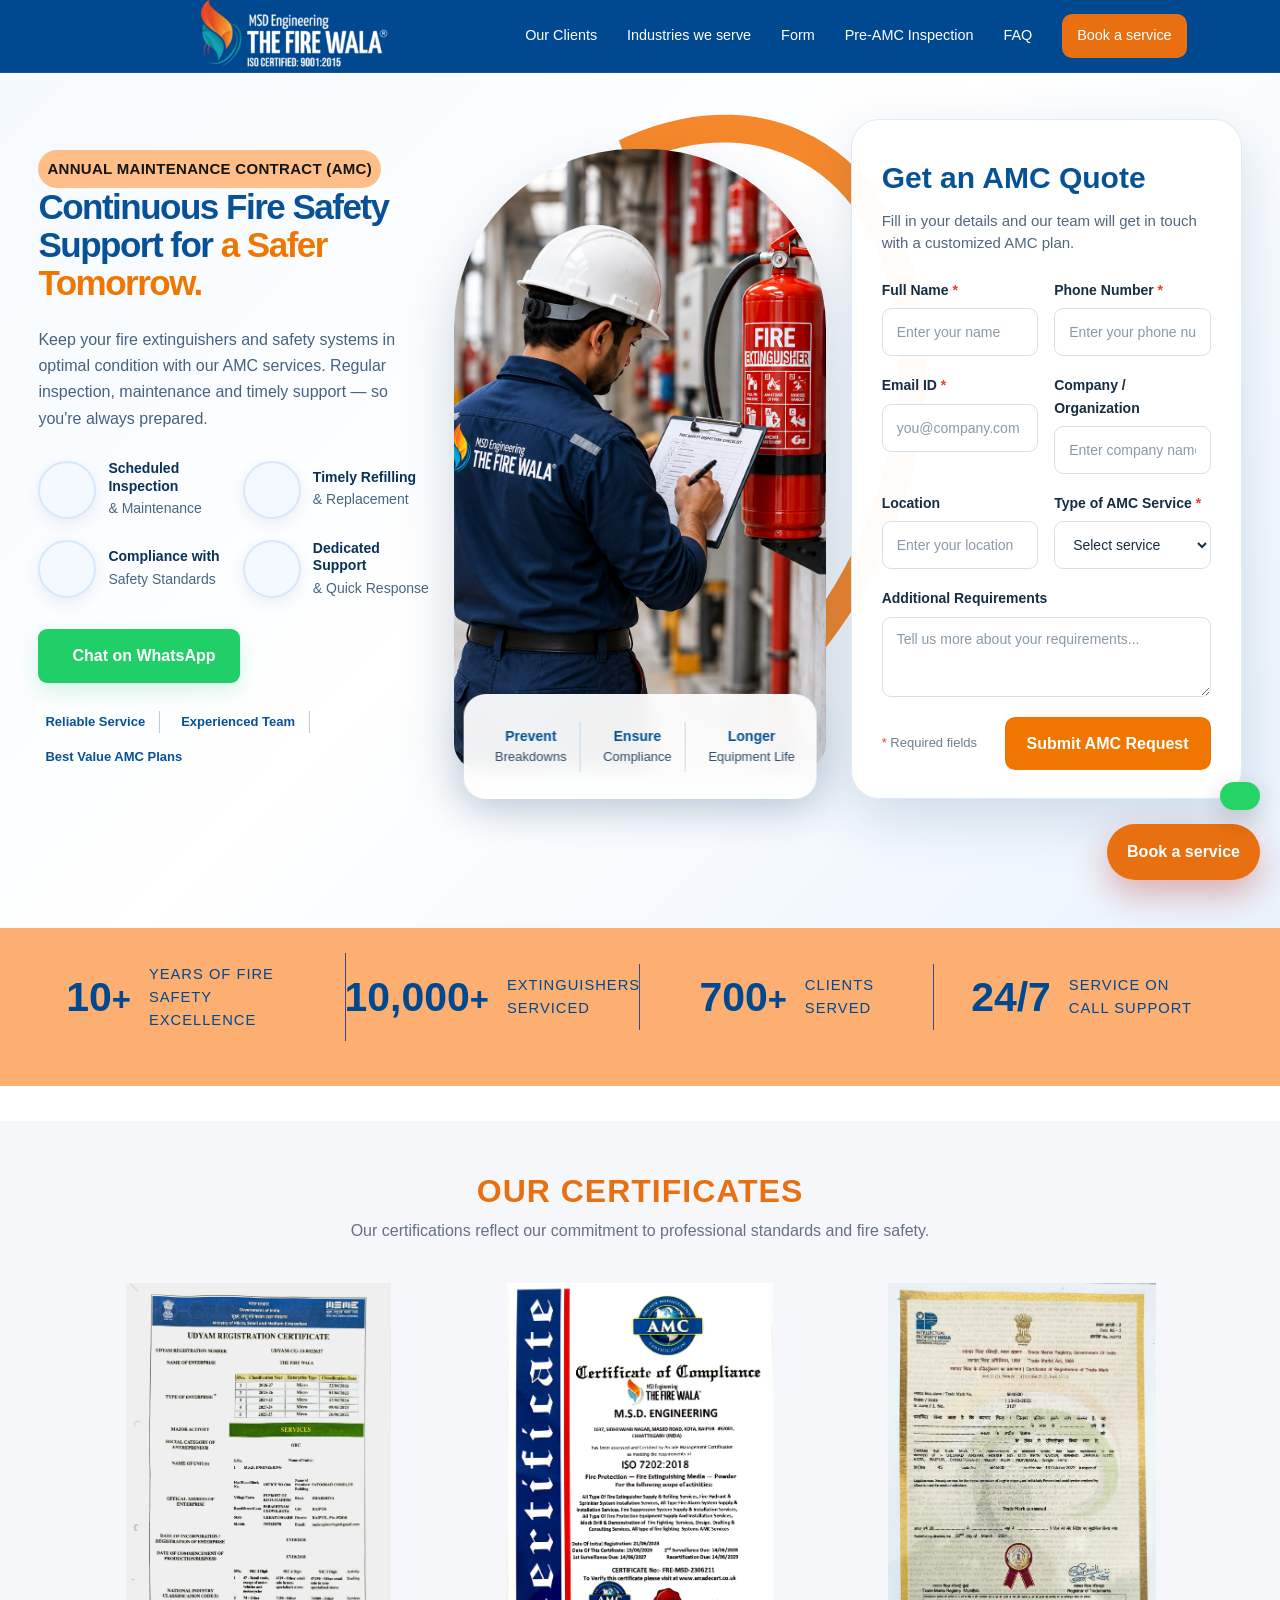
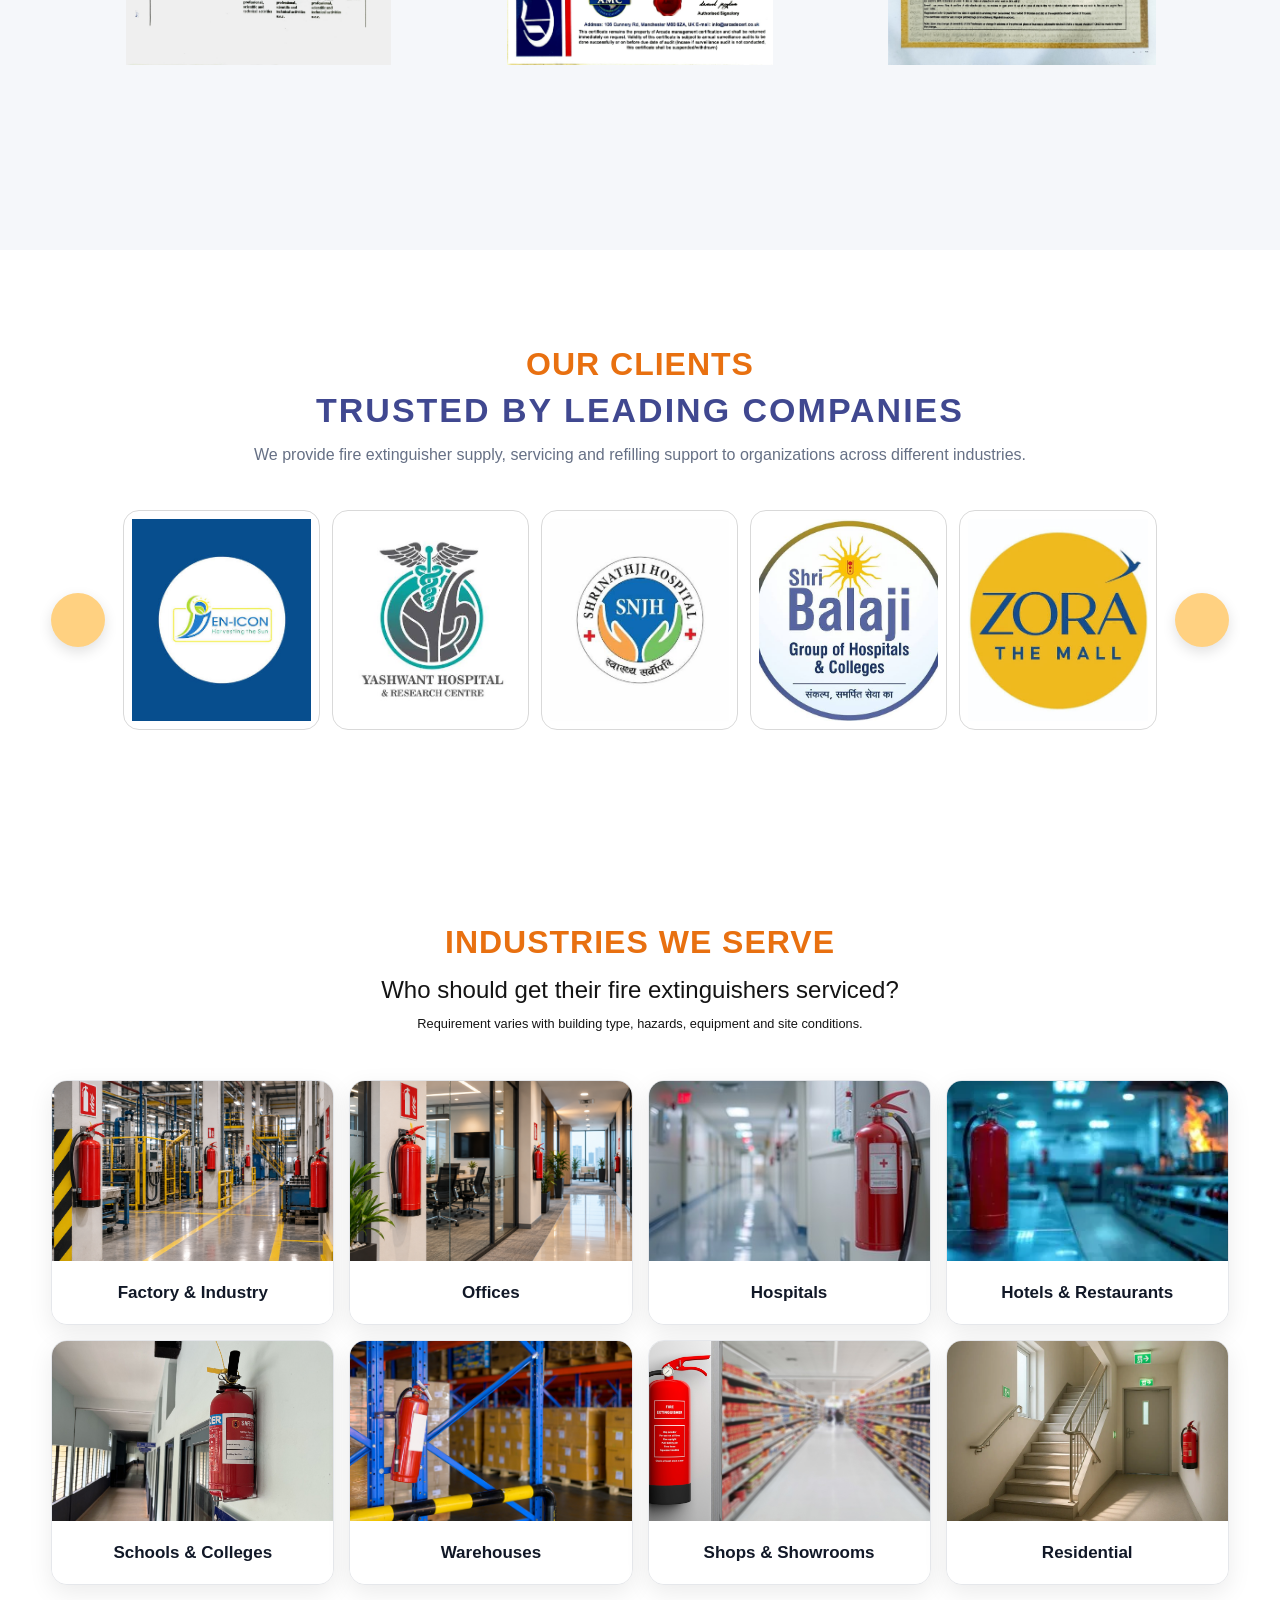
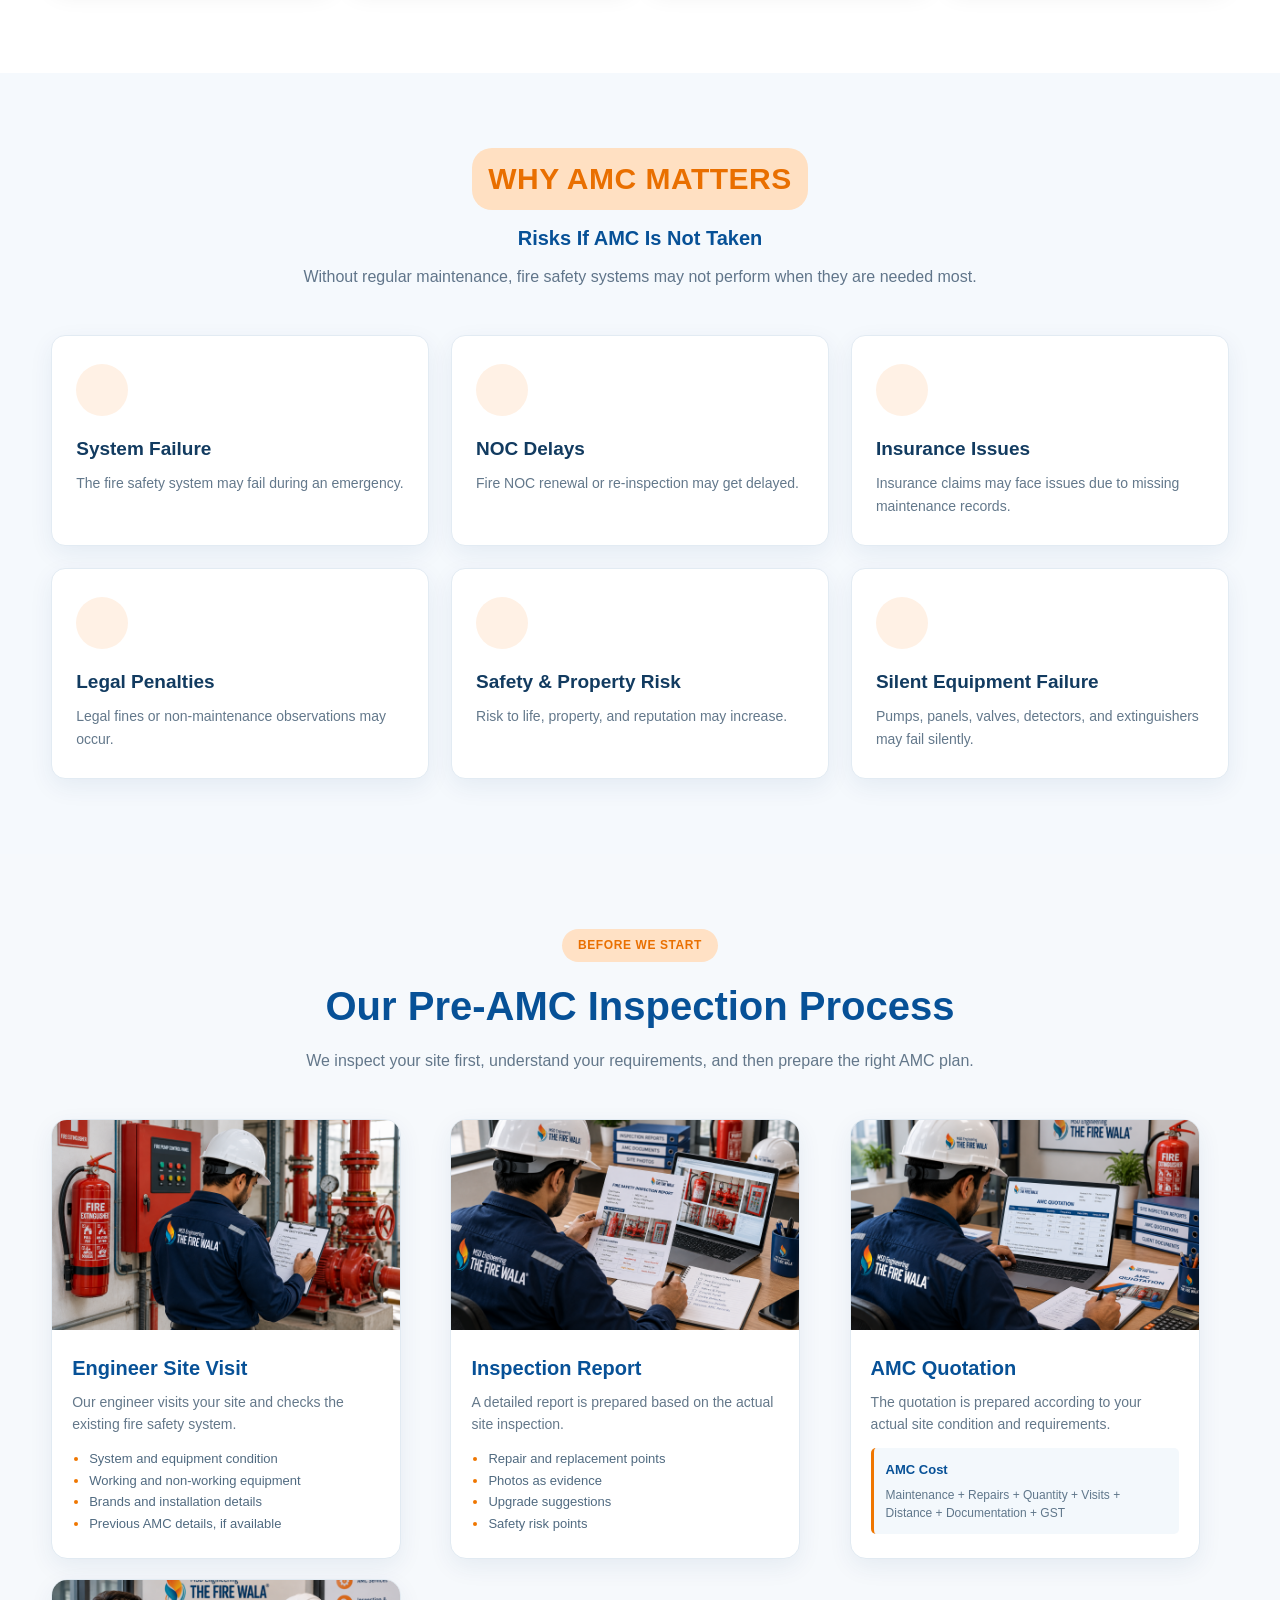
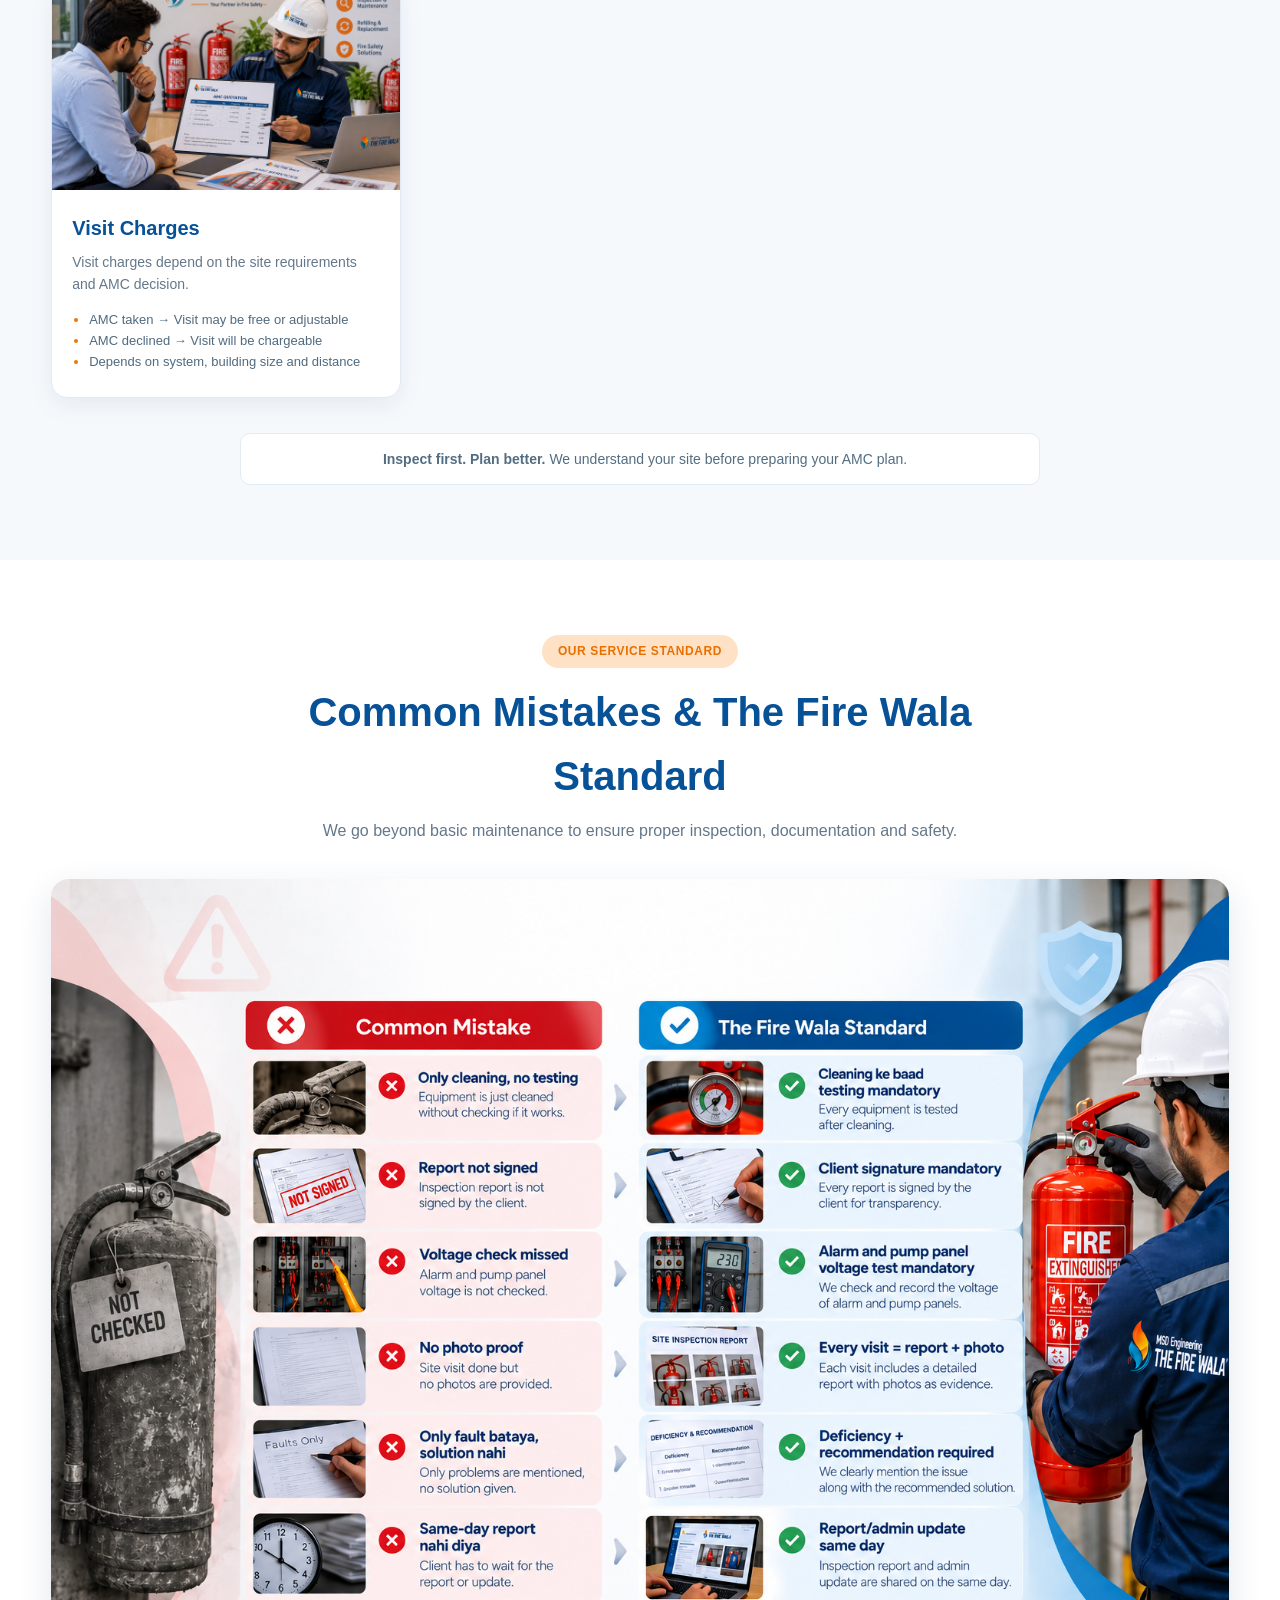
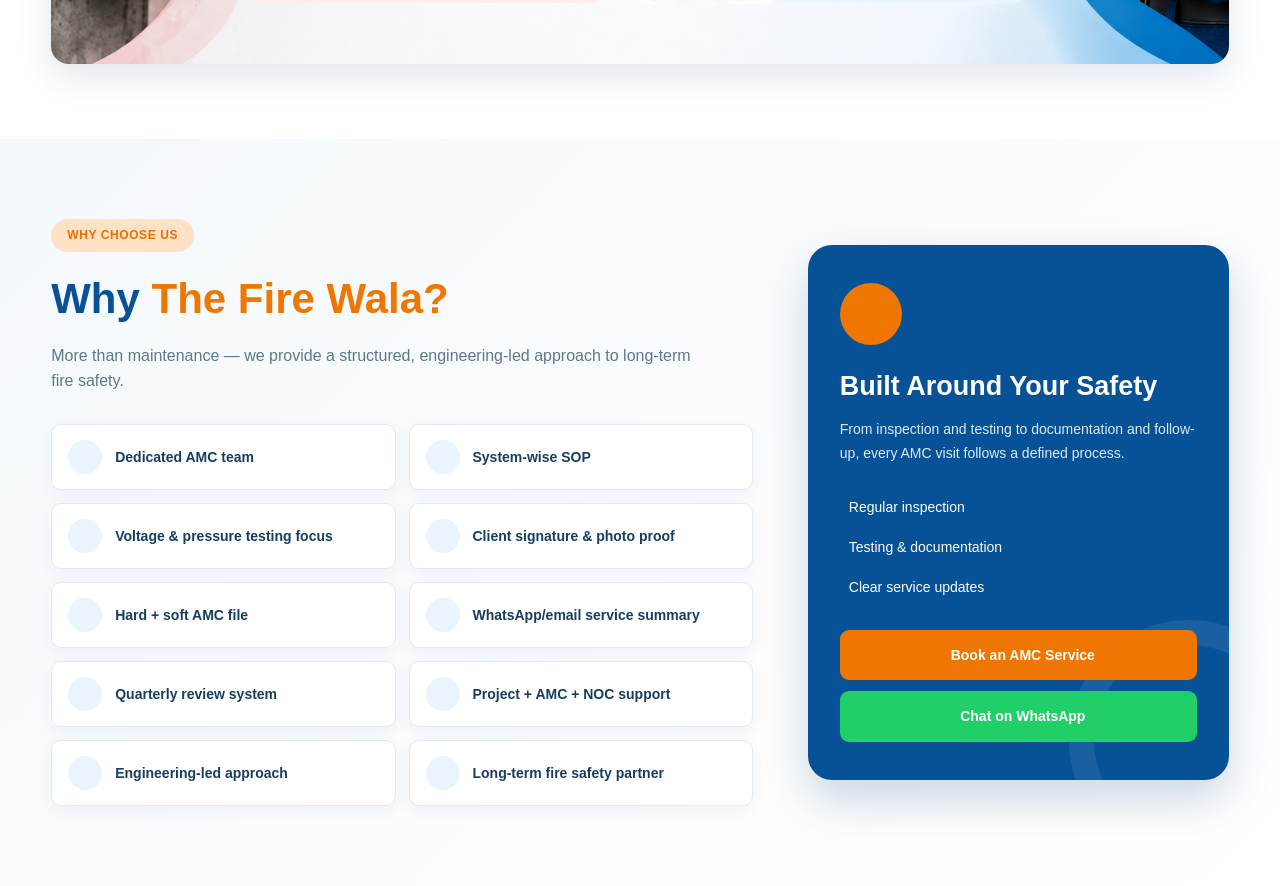
==== commit 5b1cc735: "Complete AMC services section" ====
--- a/AMC_Services/client/index.html
+++ b/AMC_Services/client/index.html
@@ -14,6 +14,10 @@
     <link rel="stylesheet" href="./css/industry.css">
     <link rel="stylesheet" href="./css/modal.css">
     <link rel="stylesheet" href="./css/hero.css">
+    <link rel="stylesheet" href="./css/riskAmc.css">
+    <link rel="stylesheet" href="./css/preAmc.css">
+    <link rel="stylesheet" href="./css/compare.css">
+    <link rel="stylesheet" href="./css/whyFw.css">
     <link rel="stylesheet" href="https://cdnjs.cloudflare.com/ajax/libs/font-awesome/7.3.1/css/all.min.css">
 
 </head>
@@ -41,8 +45,8 @@
             <div class="navlinks" id="navlinks">
                 <a href="#clients">Our Clients</a>
                 <a href="#industries">Industries we serve</a>
-                <a href="#quoteForm">Form</a>
-                <a href="#process">Process</a>
+                <a href="#amc-form">Form</a>
+                <a href="#pre-amc">Pre-AMC Inspection</a>
                 <a href="#faq">FAQ</a>
 
                 <!-- Mobile-only Book a Service button -->
@@ -226,7 +230,7 @@
 
 
         <!-- ================= RIGHT FORM ================= -->
-        <div class="amc-form-card">
+        <div class="amc-form-card" id="amc-form">
             <div class="amc-form-heading">
                 <h2>Get an AMC Quote</h2>
                 <p>
@@ -620,6 +624,199 @@
     </div>
   </section>
 
+  <!-- RISKS IF AMC NOT TAKEN -->
+
+<section class="amc-risks" id="risks">
+    <div class="container">
+        <div class="risks-heading">
+            <span>WHY AMC MATTERS</span>
+            <h2>Risks If AMC Is Not Taken</h2>
+            <p>Without regular maintenance, fire safety systems may not perform when they are needed most.</p>
+        </div>
+        <div class="risks-grid">
+            <div class="risk-card">
+                <div class="risk-icon"><i class="fas fa-fire-extinguisher"></i></div>
+                <h3>System Failure</h3>
+                <p>The fire safety system may fail during an emergency.</p>
+            </div>
+            <div class="risk-card">
+                <div class="risk-icon"><i class="fas fa-file-circle-exclamation"></i></div>
+                <h3>NOC Delays</h3>
+                <p>Fire NOC renewal or re-inspection may get delayed.</p>
+            </div>
+            <div class="risk-card">
+                <div class="risk-icon"><i class="fas fa-file-shield"></i></div>
+                <h3>Insurance Issues</h3>
+                <p>Insurance claims may face issues due to missing maintenance records.</p>
+            </div>
+            <div class="risk-card">
+                <div class="risk-icon"><i class="fas fa-scale-balanced"></i></div>
+                <h3>Legal Penalties</h3>
+                <p>Legal fines or non-maintenance observations may occur.</p>
+            </div>
+            <div class="risk-card">
+                <div class="risk-icon"><i class="fas fa-triangle-exclamation"></i></div>
+                <h3>Safety & Property Risk</h3>
+                <p>Risk to life, property, and reputation may increase.</p>
+            </div>
+            <div class="risk-card">
+                <div class="risk-icon"><i class="fas fa-gears"></i></div>
+                <h3>Silent Equipment Failure</h3>
+                <p>Pumps, panels, valves, detectors, and extinguishers may fail silently.</p>
+            </div>
+        </div>
+    </div>
+</section>
+
+<!-- PRE-AMC INSPECTION -->
+<section class="pre-amc" id="pre-amc">
+    <div class="container">
+        <div class="pre-amc-heading">
+            <span>BEFORE WE START</span>
+            <h2>Our Pre-AMC Inspection Process</h2>
+            <p>We inspect your site first, understand your requirements, and then prepare the right AMC plan.</p>
+        </div>
+
+        <div class="pre-amc-process">
+
+            <div class="process-card">
+                <div class="process-img">
+                    <img src="./assets/amcSitevisit.png" alt="Fire safety engineer inspecting site">
+                   
+                </div>
+                <div class="process-content">
+                    <h3>Engineer Site Visit</h3>
+                    <p>Our engineer visits your site and checks the existing fire safety system.</p>
+                    <ul>
+                        <li>System and equipment condition</li>
+                        <li>Working and non-working equipment</li>
+                        <li>Brands and installation details</li>
+                        <li>Previous AMC details, if available</li>
+                    </ul>
+                </div>
+            </div>
+
+            <div class="process-card">
+                <div class="process-img">
+                    <img src="./assets/checkReport.png" alt="Fire safety inspection report">
+                   
+                </div>
+                <div class="process-content">
+                    <h3>Inspection Report</h3>
+                    <p>A detailed report is prepared based on the actual site inspection.</p>
+                    <ul>
+                        <li>Repair and replacement points</li>
+                        <li>Photos as evidence</li>
+                        <li>Upgrade suggestions</li>
+                        <li>Safety risk points</li>
+                    </ul>
+                </div>
+            </div>
+
+            <div class="process-card">
+                <div class="process-img">
+                    <img src="./assets/prepQuote.png" alt="AMC quotation preparation">
+                    
+                </div>
+                <div class="process-content">
+                    <h3>AMC Quotation</h3>
+                    <p>The quotation is prepared according to your actual site condition and requirements.</p>
+                    <div class="cost-box">
+                        <strong>AMC Cost</strong>
+                        <span>Maintenance + Repairs + Quantity + Visits + Distance + Documentation + GST</span>
+                    </div>
+                </div>
+            </div>
+
+            <div class="process-card">
+                <div class="process-img">
+                    <img src="./assets/clientMeet.png" alt="AMC visit charges discussion">
+                    
+                </div>
+                <div class="process-content">
+                    <h3>Visit Charges</h3>
+                    <p>Visit charges depend on the site requirements and AMC decision.</p>
+                    <ul>
+                        <li>AMC taken → Visit may be free or adjustable</li>
+                        <li>AMC declined → Visit will be chargeable</li>
+                        <li>Depends on system, building size and distance</li>
+                    </ul>
+                </div>
+            </div>
+
+        </div>
+
+        <div class="pre-amc-note">
+            <i class="fas fa-shield-alt"></i>
+            <span><strong>Inspect first. Plan better.</strong> We understand your site before preparing your AMC plan.</span>
+        </div>
+    </div>
+</section>
+
+<!-- COMMON MISTAKES & THE FIRE WALA STANDARD -->
+<section class="standard-section" id="standard">
+    <div class="container">
+        <div class="standard-heading">
+            <span>OUR SERVICE STANDARD</span>
+            <h2>Common Mistakes & The Fire Wala Standard</h2>
+            <p>We go beyond basic maintenance to ensure proper inspection, documentation and safety.</p>
+        </div>
+
+        <div class="standard-image">
+            <img src="./assets/compareImg.png" alt="Common mistakes and The Fire Wala service standards">
+        </div>
+    </div>
+</section>
+
+<!-- WHY THE FIRE WALA -->
+<section class="why-fire-wala" id="why-fire-wala">
+    <div class="container why-fw-wrap">
+
+        <div class="why-fw-content">
+            <span class="why-fw-tag">WHY CHOOSE US</span>
+            <h2>Why <span>The Fire Wala?</span></h2>
+            <p class="why-fw-intro">More than maintenance — we provide a structured, engineering-led approach to long-term fire safety.</p>
+
+            <div class="why-fw-grid">
+                <div class="why-fw-item"><i class="fas fa-users"></i><span>Dedicated AMC team</span></div>
+                <div class="why-fw-item"><i class="fas fa-list-check"></i><span>System-wise SOP</span></div>
+                <div class="why-fw-item"><i class="fas fa-bolt"></i><span>Voltage & pressure testing focus</span></div>
+                <div class="why-fw-item"><i class="fas fa-camera"></i><span>Client signature & photo proof</span></div>
+                <div class="why-fw-item"><i class="fas fa-folder-open"></i><span>Hard + soft AMC file</span></div>
+                <div class="why-fw-item"><i class="fas fa-envelope"></i><span>WhatsApp/email service summary</span></div>
+                <div class="why-fw-item"><i class="fas fa-calendar-check"></i><span>Quarterly review system</span></div>
+                <div class="why-fw-item"><i class="fas fa-building-shield"></i><span>Project + AMC + NOC support</span></div>
+                <div class="why-fw-item"><i class="fas fa-user-gear"></i><span>Engineering-led approach</span></div>
+                <div class="why-fw-item"><i class="fas fa-handshake"></i><span>Long-term fire safety partner</span></div>
+            </div>
+        </div>
+
+        <div class="why-fw-side">
+            <div class="why-fw-card">
+                <div class="why-fw-icon"><i class="fas fa-shield-halved"></i></div>
+                <h3>Built Around Your Safety</h3>
+                <p>From inspection and testing to documentation and follow-up, every AMC visit follows a defined process.</p>
+
+                <div class="why-fw-points">
+                    <div><i class="fas fa-check"></i> Regular inspection</div>
+                    <div><i class="fas fa-check"></i> Testing & documentation</div>
+                    <div><i class="fas fa-check"></i> Clear service updates</div>
+                </div>
+
+                <div class="why-fw-actions">
+                    <a href="#amc-form" class="why-fw-btn amc-btn-primary">
+                        <i class="fas fa-calendar-check"></i> Book an AMC Service
+                    </a>
+                    <a href="https://wa.me/917772078610?text=Hello%20The%20Fire%20Wala%2C%20I%20would%20like%20to%20enquire%20about%20AMC%20services." target="_blank" rel="noopener noreferrer" class="why-fw-btn amc-btn-whatsapp">
+                        <i class="fab fa-whatsapp"></i> Chat on WhatsApp
+                    </a>
+                </div>
+            </div>
+        </div>
+
+    </div>
+</section>
+
     <!-- Floating WhatsApp Button -->
   <a href="https://wa.me/917772078610?text=Hello%20The%20Fire%20Wala%2C%20I%20need%20fire%20extinguisher%20service."
     class="whatsapp-float" target="_blank" rel="noopener noreferrer" aria-label="Chat with us on WhatsApp">
--- a/AMC_Services/client/css/riskAmc.css
+++ b/AMC_Services/client/css/riskAmc.css
@@ -0,0 +1,99 @@
+/* RISKS SECTION */
+.amc-risks{
+    padding:75px 0;
+    background:#f5f9fd
+}
+.risks-heading{
+    text-align:center;
+    max-width:750px;
+    margin:0 auto 45px
+}
+.risks-heading span{
+    display:inline-block;
+    padding:7px 16px;
+    border-radius:20px;
+    background:#ffe0c2;
+    color:#e96f00;
+    font-size:30px;
+    font-weight:700;
+    letter-spacing:.5px
+}
+.risks-heading h2{
+    margin:12px 0 10px;
+    color:#075197;
+    font-size:20px;
+    font-weight:800
+}
+.risks-heading p{
+    margin:0;
+    color:#60758a;
+    font-size:16px;
+    line-height:1.6
+}
+.risks-grid{
+    display:grid;
+    grid-template-columns:repeat(3,1fr);
+    gap:22px
+}
+.risk-card{
+    padding:28px 24px;
+    background:#fff;
+    border:1px solid #e2ebf3;
+    border-radius:14px;
+    box-shadow:0 8px 25px rgba(0,60,110,.07);
+    transition:.25s
+}
+.risk-card:hover{
+    transform:translateY(-5px);
+    box-shadow:0 14px 30px rgba(0,60,110,.12);
+    border-color:#f58220
+}
+.risk-icon{
+    width:52px;
+    height:52px;
+    margin-bottom:18px;
+    border-radius:50%;
+    display:flex;
+    align-items:center;
+    justify-content:center;
+    background:#fff1e5;
+    color:#ef7600;
+    font-size:21px
+}
+.risk-card h3{
+    margin:0 0 8px;
+    color:#123b60;
+    font-size:19px
+}
+.risk-card p{
+    margin:0;
+    color:#63788b;
+    font-size:14px;
+    line-height:1.6
+}
+@media(max-width:900px){
+    .risks-grid{
+        grid-template-columns:repeat(2,1fr)
+    }
+}
+@media(max-width:600px){
+    .amc-risks{
+        padding:55px 0
+    }
+    .risks-heading h2{
+        font-size:31px
+    }
+    .risks-heading p{
+        font-size:14px
+    }
+    .risks-grid{
+        grid-template-columns:1fr;
+        gap:15px
+    }
+    .risk-card{
+        padding:22px
+    }
+    .risk-icon{
+        margin-bottom:14px
+    }
+}
--- a/AMC_Services/client/css/preAmc.css
+++ b/AMC_Services/client/css/preAmc.css
@@ -0,0 +1,200 @@
+/* PRE-AMC VISUAL PROCESS */
+.pre-amc {
+    padding: 75px 0;
+    background: #f6f9fc
+}
+
+.pre-amc-heading {
+    text-align: center;
+    max-width: 760px;
+    margin: 0 auto 45px
+}
+
+.pre-amc-heading span {
+    display: inline-block;
+    padding: 7px 16px;
+    border-radius: 20px;
+    background: #ffe1c5;
+    color: #e96f00;
+    font-size: 12px;
+    font-weight: 800;
+    letter-spacing: .6px
+}
+
+.pre-amc-heading h2 {
+    margin: 12px 0 10px;
+    color: #075197;
+    font-size: 40px;
+    font-weight: 800
+}
+
+.pre-amc-heading p {
+    margin: 0;
+    color: #63778a;
+    font-size: 16px;
+    line-height: 1.6
+}
+
+.pre-amc-process {
+    display: grid;
+    grid-template-columns: repeat(3, 1fr);
+    gap: 20px
+}
+
+.process-card {
+    background: #fff;
+    border-radius: 16px;
+    overflow: hidden;
+    border: 1px solid #e1eaf2;
+    box-shadow: 0 8px 25px rgba(0, 60, 110, .07);
+    transition: .25s;
+    width:350px;
+}
+
+.process-card:hover {
+    transform: translateY(-7px);
+    box-shadow: 0 15px 30px rgba(0, 60, 110, .13)
+}
+
+.process-img {
+    height: 210px;
+    width:350px;
+    position: relative;
+    overflow: hidden
+}
+
+.process-img img {
+    width: 100%;
+    height: 100%;
+    object-fit: cover;
+    transition: .4s
+}
+
+.process-card:hover .process-img img {
+    transform: scale(1.05)
+}
+
+.process-img span {
+    position: absolute;
+    top: 12px;
+    left: 12px;
+    width: 42px;
+    height: 42px;
+    border-radius: 50%;
+    display: flex;
+    align-items: center;
+    justify-content: center;
+    background: #ef7600;
+    color: #fff;
+    font-size: 15px;
+    font-weight: 800;
+    box-shadow: 0 4px 12px rgba(0, 0, 0, .18)
+}
+
+.process-content {
+    padding: 22px 20px 24px
+}
+
+.process-content h3 {
+    margin: 0 0 8px;
+    color: #075197;
+    font-size: 20px
+}
+
+.process-content p {
+    margin: 0 0 13px;
+    color: #64788a;
+    font-size: 14px;
+    line-height: 1.55
+}
+
+.process-content ul {
+    margin: 0;
+    padding-left: 17px;
+    color: #506a80;
+    font-size: 13px;
+    line-height: 1.65
+}
+
+.process-content li::marker {
+    color: #ef7600
+}
+
+.cost-box {
+    padding: 12px;
+    background: #f3f8fc;
+    border-left: 3px solid #ef7600;
+    border-radius: 5px
+}
+
+.cost-box strong {
+    display: block;
+    margin-bottom: 5px;
+    color: #075197;
+    font-size: 13px
+}
+
+.cost-box span {
+    display: block;
+    color: #60778b;
+    font-size: 12px;
+    line-height: 1.5
+}
+
+.pre-amc-note {
+    display: flex;
+    align-items: center;
+    justify-content: center;
+    gap: 10px;
+    max-width: 800px;
+    margin: 35px auto 0;
+    padding: 14px 20px;
+    background: #fff;
+    border: 1px solid #e2ebf3;
+    border-radius: 10px;
+    color: #526d82;
+    font-size: 14px;
+    text-align: center
+}
+
+.pre-amc-note i {
+    color: #075197;
+    font-size: 19px
+}
+
+@media(max-width:1050px) {
+    .pre-amc-process {
+        grid-template-columns: repeat(2, 1fr)
+    }
+}
+
+@media(max-width:600px) {
+    .pre-amc {
+        padding: 55px 0
+    }
+
+    .pre-amc-heading h2 {
+        font-size: 31px
+    }
+
+    .pre-amc-heading p {
+        font-size: 14px
+    }
+
+    .pre-amc-process {
+        grid-template-columns: 1fr;
+        gap: 18px
+    }
+
+    .process-img {
+        height: 220px
+    }
+
+    .process-content {
+        padding: 20px
+    }
+
+    .pre-amc-note {
+        font-size: 13px
+    }
+}
--- a/AMC_Services/client/css/compare.css
+++ b/AMC_Services/client/css/compare.css
@@ -0,0 +1,9 @@
+/* COMMON MISTAKES & STANDARD */
+.standard-section{padding:75px 0;background:#fff}
+.standard-heading{text-align:center;max-width:800px;margin:0 auto 35px}
+.standard-heading span{display:inline-block;padding:7px 16px;border-radius:20px;background:#ffe1c5;color:#e96f00;font-size:12px;font-weight:800;letter-spacing:.6px}
+.standard-heading h2{margin:12px 0 10px;color:#075197;font-size:40px;font-weight:800}
+.standard-heading p{margin:0;color:#63778a;font-size:16px;line-height:1.6}
+.standard-image{width:100%;max-width:1450px;margin:auto;overflow:hidden;border-radius:18px;box-shadow:0 12px 35px rgba(0,50,100,.12)}
+.standard-image img{display:block;width:100%;height:auto}
+@media(max-width:700px){.standard-section{padding:50px 0}.standard-heading h2{font-size:30px}.standard-heading p{font-size:14px}.standard-image{width:100%;border-radius:10px;overflow-x:auto}.standard-image img{width:1100px;max-width:none}}
--- a/AMC_Services/client/css/whyFw.css
+++ b/AMC_Services/client/css/whyFw.css
@@ -0,0 +1,27 @@
+/* WHY THE FIRE WALA */
+.why-fire-wala{padding:80px 0;background:linear-gradient(135deg,#f4f9fd,#fff)}
+.why-fw-wrap{display:grid;grid-template-columns:1.25fr .75fr;gap:55px;align-items:center}
+.why-fw-tag{display:inline-block;padding:7px 16px;border-radius:20px;background:#ffe1c5;color:#e96f00;font-size:12px;font-weight:800;letter-spacing:.6px}
+.why-fw-content h2{margin:13px 0 10px;color:#075197;font-size:42px;font-weight:800}
+.why-fw-content h2 span{color:#ef7600}
+.why-fw-intro{max-width:650px;margin:0 0 30px;color:#60768a;font-size:16px;line-height:1.6}
+.why-fw-grid{display:grid;grid-template-columns:repeat(2,1fr);gap:13px}
+.why-fw-item{display:flex;align-items:center;gap:13px;padding:15px 16px;background:#fff;border:1px solid #e1eaf2;border-radius:10px;color:#173d60;font-size:14px;font-weight:600;box-shadow:0 5px 16px rgba(0,60,110,.05);transition:.25s}
+.why-fw-item:hover{transform:translateX(4px);border-color:#f58220}
+.why-fw-item i{width:34px;height:34px;min-width:34px;border-radius:50%;display:flex;align-items:center;justify-content:center;background:#eaf4fc;color:#075197;font-size:15px}
+.why-fw-card{padding:38px 32px;background:#075197;border-radius:24px;color:#fff;box-shadow:0 20px 45px rgba(0,65,120,.2);position:relative;overflow:hidden}
+.why-fw-card:after{content:"";position:absolute;width:190px;height:190px;border:25px solid rgba(255,255,255,.08);border-radius:50%;right:-80px;bottom:-80px}
+.why-fw-icon{width:62px;height:62px;border-radius:50%;display:flex;align-items:center;justify-content:center;background:#ef7600;color:#fff;font-size:26px;margin-bottom:20px}
+.why-fw-card h3{margin:0 0 10px;font-size:27px}
+.why-fw-card>p{margin:0;color:#dceaf6;font-size:14px;line-height:1.65}
+.why-fw-points{margin:22px 0}
+.why-fw-points div{padding:9px 0;color:#fff;font-size:14px}
+.why-fw-points i{margin-right:9px;color:#ff9a3d}
+.why-fw-actions{display:flex;flex-direction:column;gap:11px}
+.why-fw-btn{position:relative;z-index:2;display:flex;align-items:center;justify-content:center;gap:9px;padding:14px 18px;border-radius:9px;text-decoration:none;font-size:14px;font-weight:700;transition:.25s}
+.amc-btn-primary{background:#ef7600;color:#fff}
+.amc-btn-primary:hover{background:#d96300;transform:translateY(-2px)}
+.amc-btn-whatsapp{background:#20cf68;color:#fff}
+.amc-btn-whatsapp:hover{background:#18b85a;transform:translateY(-2px)}
+@media(max-width:900px){.why-fw-wrap{grid-template-columns:1fr;gap:35px}.why-fw-content{text-align:center}.why-fw-intro{margin-left:auto;margin-right:auto}.why-fw-grid{text-align:left}}
+@media(max-width:600px){.why-fire-wala{padding:55px 0}.why-fw-content h2{font-size:32px}.why-fw-grid{grid-template-columns:1fr;gap:10px}.why-fw-item{padding:13px}.why-fw-card{padding:28px 22px}.why-fw-card h3{font-size:23px}}
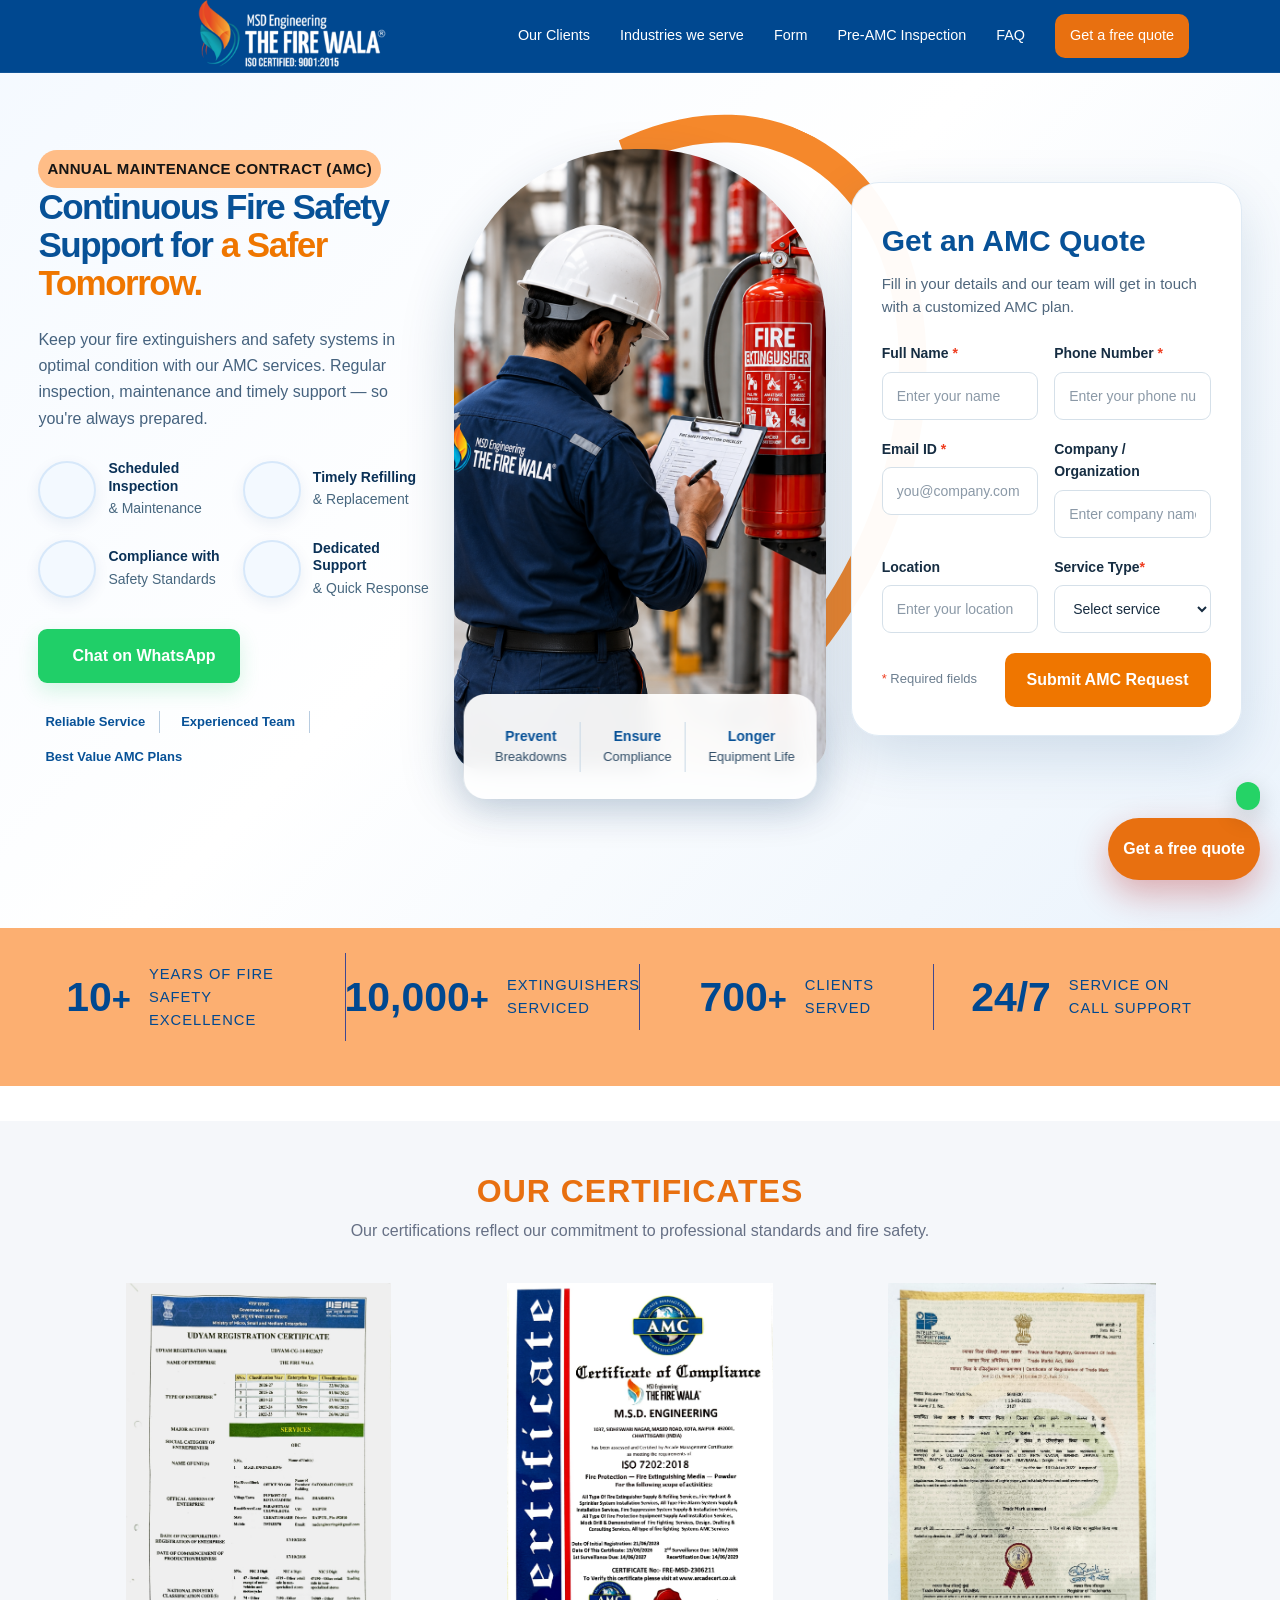
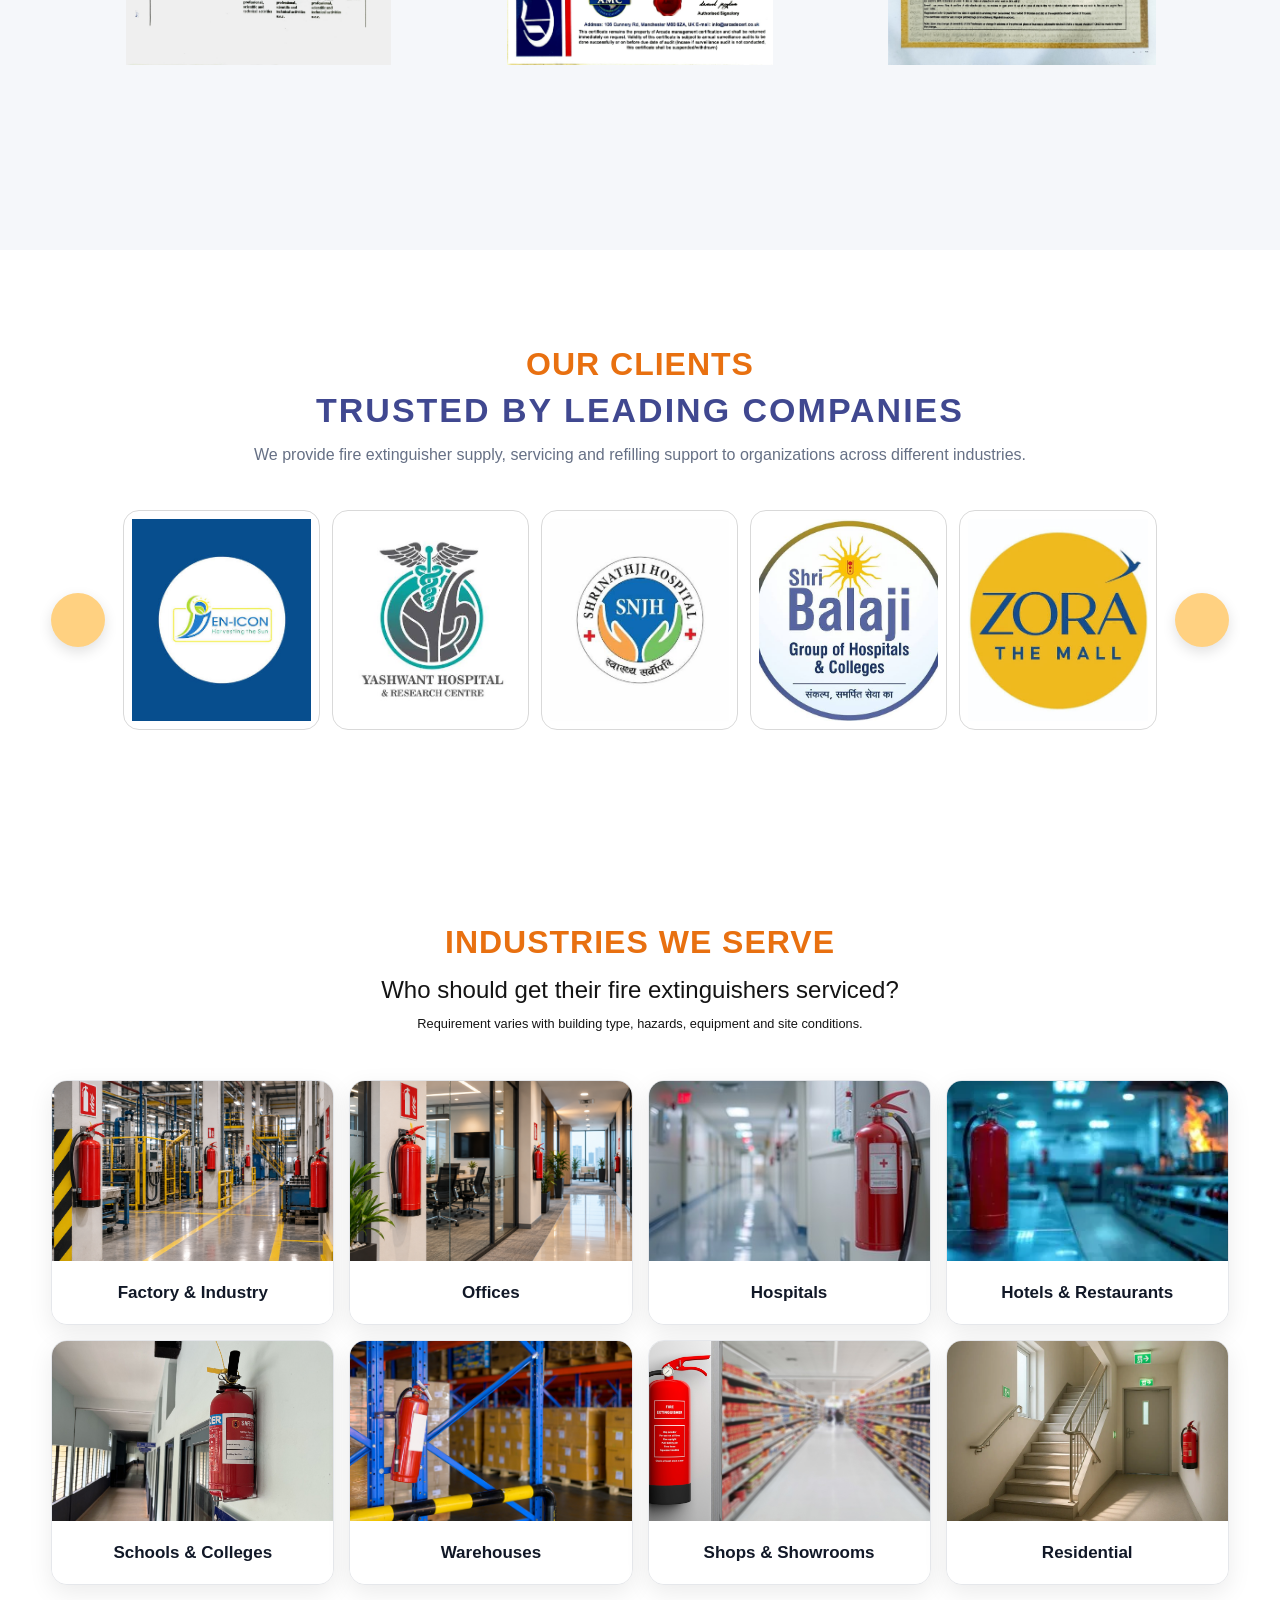
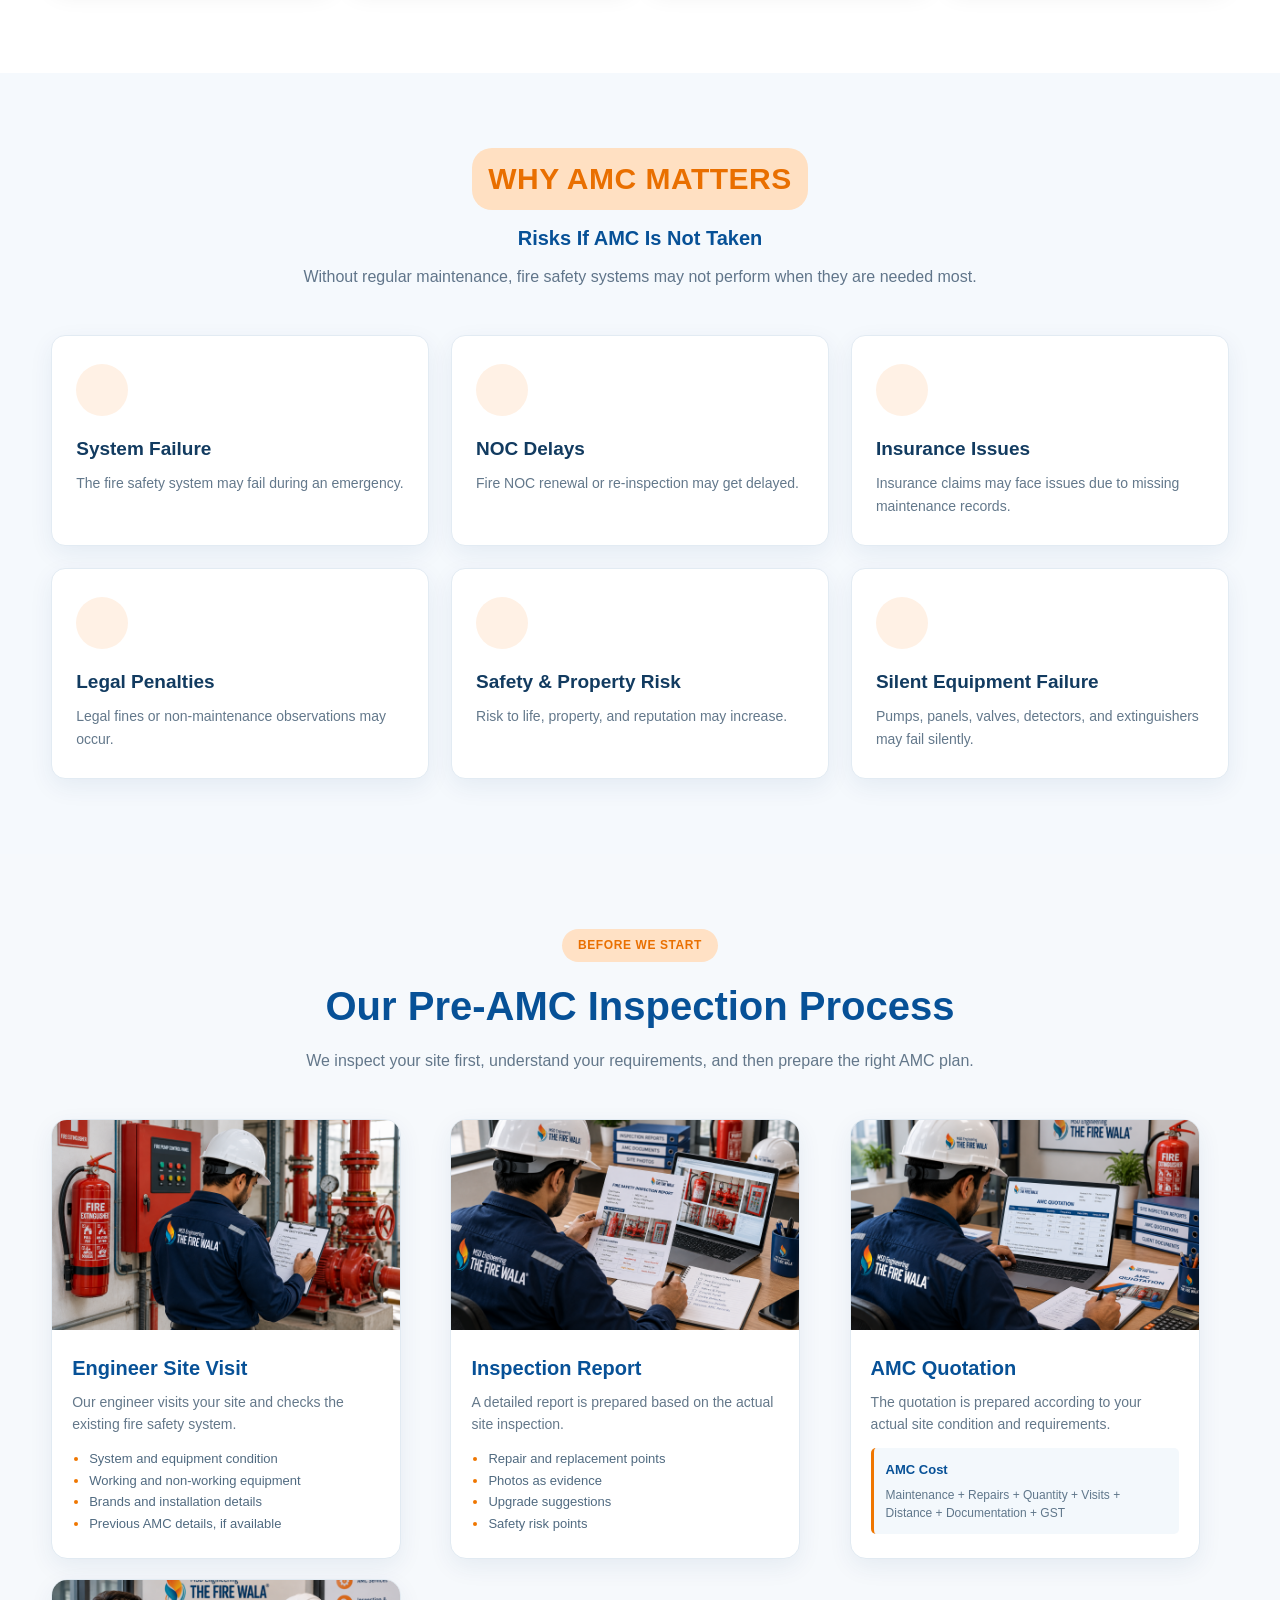
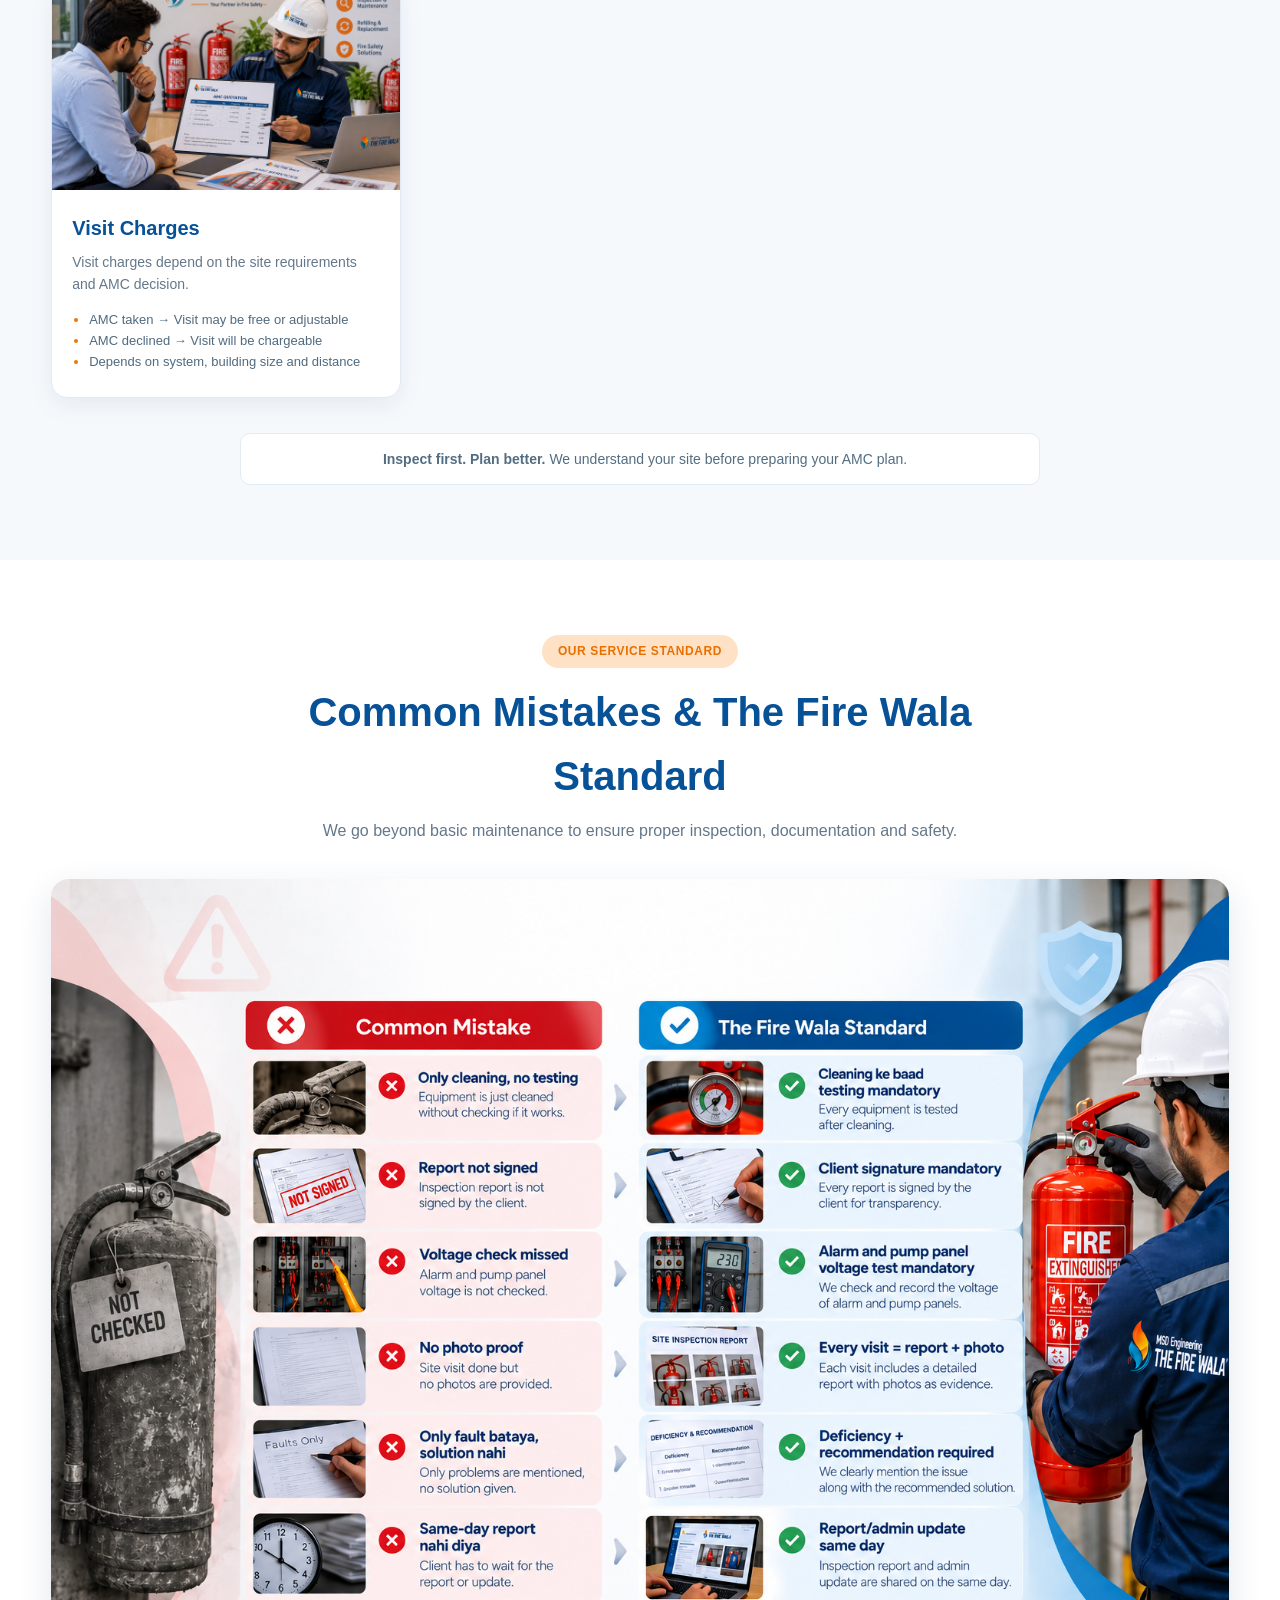
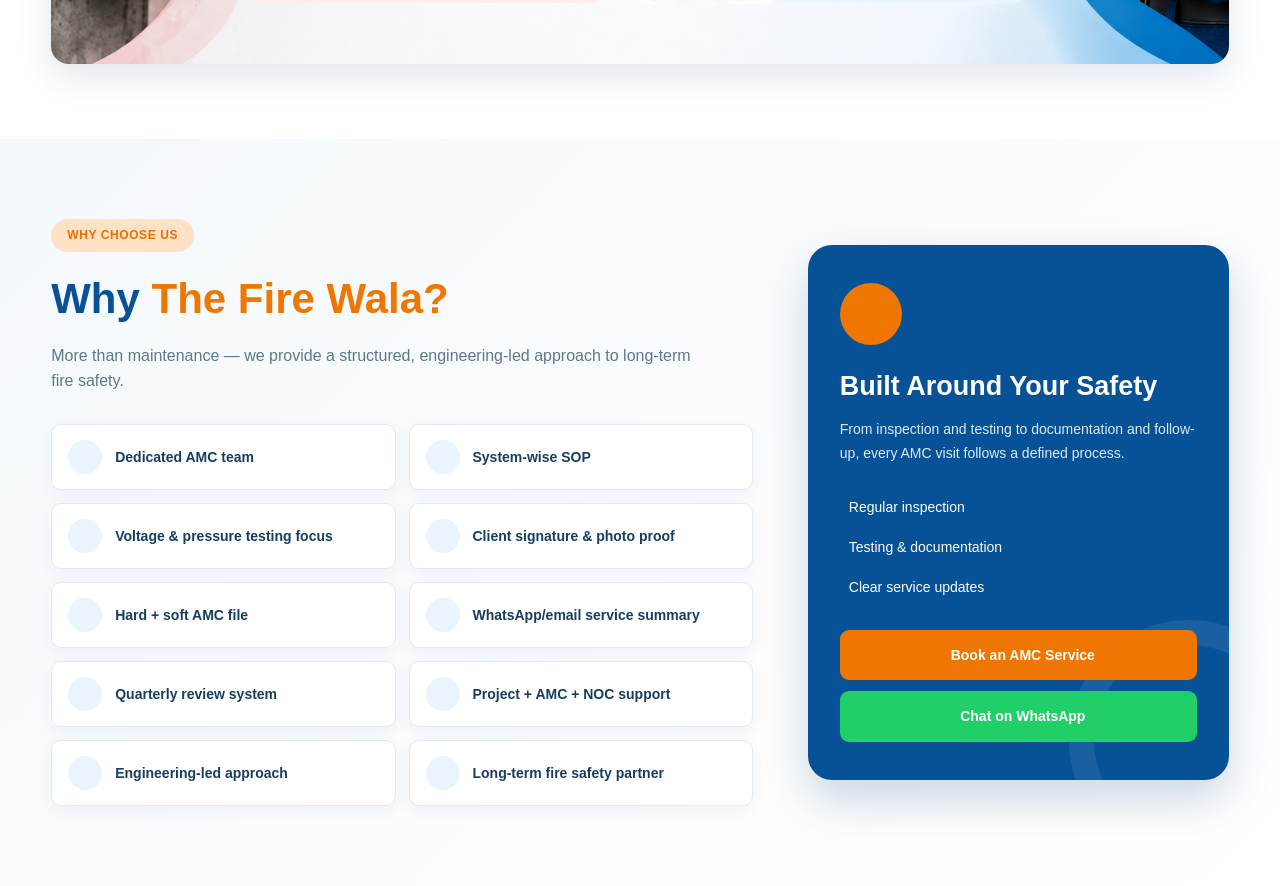
==== commit 6bc03387: "Backend completed and google sheets integrted" ====
--- a/AMC_Services/client/index.html
+++ b/AMC_Services/client/index.html
@@ -51,7 +51,7 @@
 
                 <!-- Mobile-only Book a Service button -->
                 <button class="btn primary mobile-book" type="button" onclick="openModal()">
-                    Book a service
+                   Get a free quote
                 </button>
             </div>
 
@@ -314,7 +314,7 @@
                     <!-- AMC TYPE -->
                     <div class="amc-form-group">
                         <label for="amcType">
-                            Type of AMC Service <span>*</span>
+                            Service Type<span>*</span>
                         </label>
                         <select
                             id="amcType"
@@ -333,27 +333,18 @@
                             <option value="Complete Fire Safety AMC">
                                 Complete Fire Safety AMC
                             </option>
+                            <option value="Complete Fire Safety AMC">
+                                Hydrant and sprinkler AMC
+                            </option>
+                            <option value="Complete Fire Safety AMC">
+                                Fire Alaram Safety AMC
+                            </option>
                             <option value="Other">
                                 Other
                             </option>
                         </select>
                     </div>
                 </div>
-
-                <!-- ADDITIONAL REQUIREMENTS -->
-
-                <div class="amc-form-group amc-full-width">
-                    <label for="amcMessage">
-                        Additional Requirements
-                    </label>
-                    <textarea
-                        id="amcMessage"
-                        name="message"
-                        placeholder="Tell us more about your requirements..."
-                        rows="3"
-                    ></textarea>
-                </div>
-
 
                 <!-- FORM FOOTER -->
                 <div class="amc-form-footer">
@@ -826,7 +817,7 @@
     </span>
   </a>
 
-  <button class="float" onclick="openModal()">Book a service</button>
+  <button class="float" onclick="openModal()">Get a free quote</button>
 
     <!-- MODAL: Outer container -->
   <div class="modal" id="modal">
@@ -841,9 +832,9 @@
       <div id="formBox">
 
         <h2>Book a service</h2>
-        <p class="intro">
+        <!-- <p class="intro">
           Share your requirement and The Fire Wala team can contact you.
-        </p>
+        </p> -->
 
         <!--  MODAL FORM -->
 
@@ -879,28 +870,34 @@
             </div>
 
             <div class="form-group">
-              <label for="modalQuantity">
-                Number of Extinguishers
-              </label>
-              <input type="number" id="modalQuantity" name="quantity" min="1" placeholder="Minimum quantity: 1">
-              <small class="input-hint">Minimum: 1</small>
+              <label for="modalLocation">Location</label>
+              <input type="text" id="modalLocation" name="company" placeholder="Enter location">
             </div>
 
             <div class="form-group full">
               <label for="modalServiceType">
-                Service required <span class="star">*</span>
+               Service Type <span class="star">*</span>
               </label>
               <select id="modalServiceType" name="serviceType" required>
                 <option value="">Select service</option>
-                <option value="New Extinguisher Supply">
-                  New Extinguisher Supply
-                </option>
-                <option value="Refilling / Servicing">
-                  Refilling / Servicing
-                </option>
-                <option value="Inspection">Inspection</option>
-                <option value="Replacement">Replacement</option>
-                <option value="Not Sure">Not Sure</option>
+                 <option value="Fire Extinguisher AMC">
+                                Fire Extinguisher AMC
+                            </option>
+                            <option value="Fire Safety Equipment AMC">
+                                Fire Safety Equipment AMC
+                            </option>
+                            <option value="Complete Fire Safety AMC">
+                                Complete Fire Safety AMC
+                            </option>
+                            <option value="Hydrant and sprinkler AMC">
+                                Hydrant and sprinkler AMC
+                            </option>
+                            <option value="Fire Alaram Safety AMC">
+                                Fire Alaram Safety AMC
+                            </option>
+                            <option value="Other">
+                                Other
+                            </option>
               </select>
             </div>
 
--- a/AMC_Services/client/css/style.css
+++ b/AMC_Services/client/css/style.css
@@ -97,7 +97,7 @@
     color: #fff;
     border: 0;
     border-radius: 999px;
-    padding: 15px 20px;
+    padding: 18px 15px;
     font-weight: 600;
     box-shadow: 0 14px 35px #b91c1c55;
     cursor: pointer
@@ -112,7 +112,7 @@
     align-items: center;
     justify-content: center;
     gap: 10px;
-    padding: 14px 20px;
+    padding: 14px 12px;
     border-radius: 999px;
     background: #25D366;
     color: #fff;
@@ -126,7 +126,10 @@
     color: #fff;
     transform: translateY(-3px);
 }
-
+.field{
+    padding:20px;
+    margin-top:20px;
+}
 /* MOBILE */
 @media (max-width: 600px) {
     .whatsapp-float {
@@ -139,7 +142,7 @@
     .float {
         right: 15px;
         bottom: 15px;
-        padding: 5px 6px;
+        padding: 12px 10px;
         font-size: small
     }
 }
--- a/AMC_Services/client/css/modal.css
+++ b/AMC_Services/client/css/modal.css
@@ -32,6 +32,7 @@
     padding: 28px;
     position: relative;
     max-height:89vh;
+    margin-top:35px;
     overflow: auto
 }
 
@@ -60,7 +61,7 @@
 
 .field label {
     font-size: .78rem;
-    font-weight: 850
+    font-weight: 850;
 }
 
 .field input,
@@ -68,13 +69,14 @@
 .field textarea {
     border: 1px solid #dbe0e7;
     border-radius: 9px;
-    padding: 11px;
+    padding: 11px 10px;
     font: inherit;
+    
     outline: none
 }
 
 .field textarea {
-    min-height: 100px;
+    min-height:80px;
     resize: vertical
 }
 
